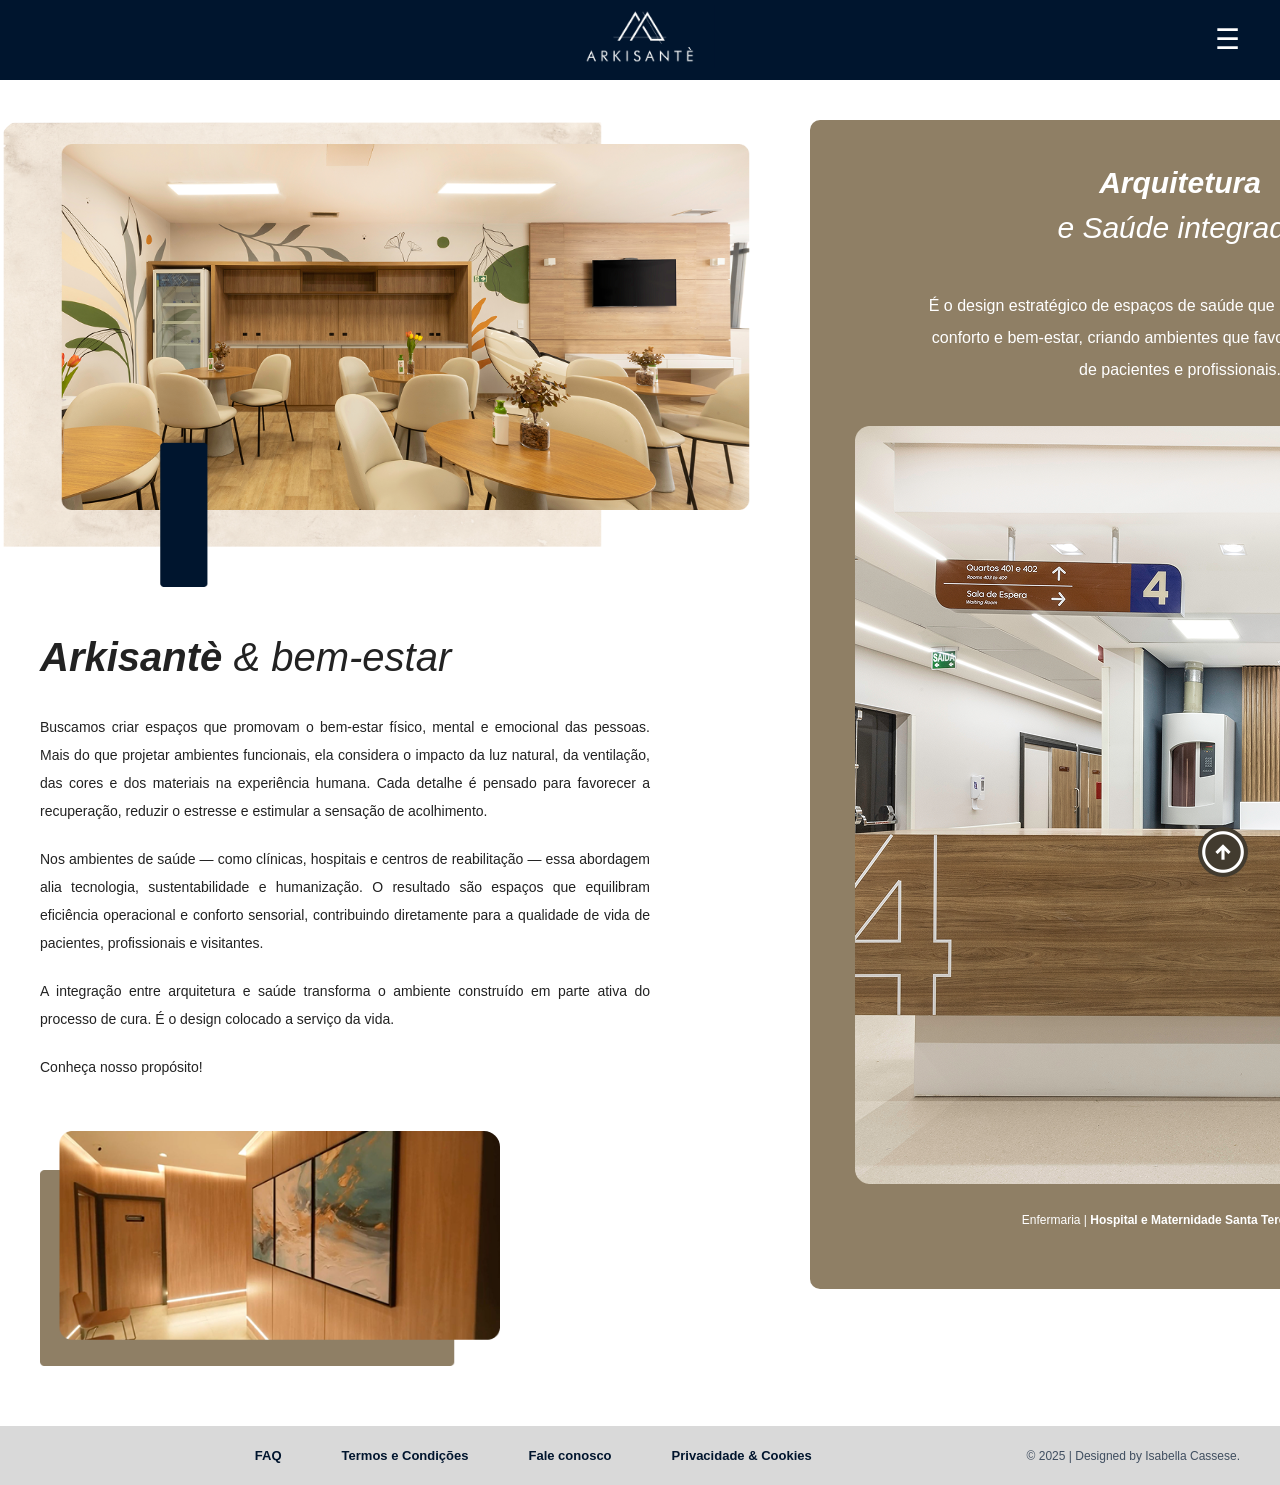
==== index.html @ 0c2ef13d "first commit" ====
<!DOCTYPE html>
<html lang="pt-BR">
    <head>
        <meta charset="UTF-8">
        <meta name="viewport" content="width=device-width, initial-scale=1.0">

        <title>Arkisanté Arquitetura | Home</title>


        <meta name="keywords" content="architecture, architecture firm, architect, interior design, decoration, construction, renovation, residential projects, commercial projects, contemporary architecture, modern architecture, design, architecture portfolio">
        <meta name="description" content="Architecture firm specialized in clinical and healthcare projects. We design functional, safe, and welcoming spaces focused on well-being, efficiency, and contemporary design.">
        
        <link rel="stylesheet" href="styles.css">

         <!-- Internal CSS example -->
        <style>
            figcaption {
                font-family: "Montserrat", sans-serif;
                color: #FFFFFF;
                font-size: 12px;
                margin-bottom: 40px;
                padding-top: 20px;
            }
        </style>

        <!-- Google Fonts & Icons -->
        <link rel="preconnect" href="https://fonts.googleapis.com">
        <link rel="preconnect" href="https://fonts.gstatic.com" crossorigin>

        <!-- Material Symbols (ícones) -->
        <link href="https://fonts.googleapis.com/css2?family=Material+Symbols+Outlined" rel="stylesheet">

        <!-- Fontes Playfair + Montserrat -->
        <link href="https://fonts.googleapis.com/css2?family=Playfair+Display:ital,wght@0,400..900;1,400..900&
        family=Montserrat:wght@100..900&display=swap" rel="stylesheet">
    </head>

    <body> 
        <div class="container">
            <!-- Header with site title and primary navigation -->
            <header>            
                <div class="header">
                    <a href="index.html">
                        <img src="./images/logo.png" alt="Arkisante logo">
                    </a>
                    <!-- checkbox to control the menu -->
                    <input type="checkbox" id="menu-toggle" class="menu-toggle">
                    <!-- Menu btn -->
                    <label for="menu-toggle" class="hamburger" aria-label="Open menu">
                        &#9776; 
                    </label>
                    <!-- Menu options -->
                    <nav class="navMenu" aria-label="Primary navigation">
                        <!-- header menu -->
                        <div class="navMenu-header">
                            <span class="navMenu-title">Menu</span>

                            <!-- btn to close menu -->
                            <label for="menu-toggle" class="closeMenu" aria-label="Fechar menu">
                                ✕
                            </label>
                        </div>
                        <ul>  
                            <li><a href="./index.html">Home</a></li>
                            <li><a href="./historia.html">Nossa história</a></li>
                            <li><a href="./direcao-criativa.html">Direção criativa</a></li>
                            <li><a href="./gestao.html">Gestão 360º</a></li>
                            <li><a href="./contatos.html">Contatos</a></li>
                        </ul>
                        <!-- Menu dropdown img -->
                        <div class="nav-image">
                            <img src="./images/menu-img.png" alt="decor Arkisante">
                        </div>
                    </nav>
                </div>
            </header>
            <main class="mainHome">
                <div class="main-content">
                    <div id="first-img">
                    <img src="./images/first-img.png" alt="living room architecture">
                    </div>
                    <div class="main-text">
                        <h1><b>Arkisantè</b> & bem-estar</h1>
                        <p>
                            Buscamos criar espaços que promovam o bem-estar físico, mental e emocional das pessoas. 
                            Mais do que projetar ambientes funcionais, ela considera o impacto da luz natural, da ventilação, das cores e dos materiais na experiência humana. 
                            Cada detalhe é pensado para favorecer a recuperação, reduzir o estresse e estimular a sensação de acolhimento.
                        </p>
                        <p>
                            Nos ambientes de saúde — como clínicas, hospitais e centros de reabilitação — essa abordagem alia tecnologia, sustentabilidade e humanização. 
                            O resultado são espaços que equilibram eficiência operacional e conforto sensorial, contribuindo diretamente para a qualidade de vida de pacientes, profissionais e visitantes.
                        </p>
                        <p>
                            A integração entre arquitetura e saúde transforma o ambiente construído em parte ativa do processo de cura. É o design colocado a serviço da vida.
                        </p>
                        <p>
                            Conheça nosso propósito!
                        </p>
                    </div>
                    <div id="second-img">
                    <img src="./images/second-img.png" alt="waiting room architecture">
                    </div>
                </div>
                <aside class="aside-content">
                    <div class="aside-title">
                        <h1><b>Arquitetura </b><br>e Saúde integrada</h1>
                    </div>
                    <div class="aside-text">
                        <p>É o design estratégico de espaços de saúde que unem funcionalidade, conforto e bem-estar, 
                            criando ambientes que favorecem a experiência de pacientes e profissionais.
                        </p>
                    </div>
                    <div class="aside-img">
                        <figure class="projeto-figure">
                            <img src="./images/aside-img.png" alt="Santa Tereza Hospital Project">

                            <figcaption>
                                <span class="tag">Enfermaria | </span>
                                <b>Hospital e Maternidade Santa Tereza</b>
                            </figcaption>
                        </figure>
                    </div>
                </aside>
                <!--Back to top button-->
                <div class="back-to-top-container">
                    <a href="#" class="back-to-top">
                        <span class="material-symbols-outlined">arrow_circle_up</span>
                    </a>
                </div>
            </main>
            <!-- Footer with secondary navigation and copyright -->
            <footer>
                <div class="footer-container">
                    <nav class="footer-nav" aria-label="Secondary navigation">
                        <ul>
                            <li><a href="#">FAQ</a></li>
                            <li><a href="#">Termos e Condições</a></li>
                            <li><a href="#">Fale conosco</a></li>
                            <li><a href="#">Privacidade & Cookies</a></li>
                        </ul>
                    </nav>

                    <p>&copy; 2025 | Designed by Isabella Cassese.</p>
                </div>
            </footer>
        </div>
    </body>
</html>
---- styles.css ----
* {
    box-sizing: border-box;
    margin: 0px;
    padding: 0px;
}

html{
    scroll-padding-top: 110px;
    scroll-behavior: smooth;
}

body{
    margin: 0;
    padding-top: 80px;
}

/* Header */

.header {
    position: fixed;
    top: 0;
    left: 50%;
    transform: translateX(-50%);
    width: 100%;
    max-width: 1920px;
    height: 80px;
    background-color: #00152E;
    z-index: 1000;

    display: flex;
    align-items: center;
    justify-content: center;
    padding: 0 40px;
    box-sizing: border-box;
}

.header img{
    width: 150px;
    height: auto;
}

.hamburger {
    position: absolute;
    right: 40px;
    top: 50%;
    transform: translateY(-50%);
    cursor: pointer;
    font-size: 28px;
    color: #ffffff;
}

.menu-toggle {
    display: none;
}

.navMenu {
    position: fixed;
    top: 0;
    right: 0;
    width: 300px;
    height: 600px;
    background-color: #00152E;
    color: #ffffff;
    padding: 32px 40px;
    box-sizing: border-box;
    border-radius: 6px;

    display: flex;
    flex-direction: column;
    gap: 24px;

    transform: translateX(100%);
    transition: transform 0.3s ease;
    z-index: 900;
}

.navMenu-header {
    display: flex;
    justify-content: space-between;
    align-items: center;
}

.navMenu-title {
    font-family: "Montserrat", sans-serif;
    font-weight: 600;
    font-size: 20px;
}

.closeMenu {
    cursor: pointer;
    font-size: 22px;
}

.navMenu ul {
    list-style: none;
    margin: 32px 0 0 0;
    padding: 0;
    display: flex;
    flex-direction: column;
    gap: 16px;
    
}

.navMenu ul li a {
    text-decoration: none;
    font-family: "Montserrat", sans-serif;
    font-size: 18px;
}

.navMenu ul li a:link,
.navMenu ul li a:visited {
    color: #ffffff;
}

.navMenu ul li a:hover {
    color: #a1772d;
}

.navMenu ul li a:active {
    opacity: 0.7;
}

/* transition navMenu to open*/
.menu-toggle:checked ~ .navMenu {
    transform: translateX(0);
} 

.nav-image img {
    width: 300px;
    height: 200px;
    display: block;
    object-fit: cover;
    border-radius: 6px
    
}

/* Footer */

footer {
    background-color: #D9D9D9;
    width: 100%;
    padding: 20px 40px;
}

.footer-container {
    display: flex;
    align-items: center;
    width: 100%;
}

.footer-nav {
    flex: 1;
}

.footer-nav ul {
    list-style: none;
    display: flex;
    justify-content: center;
    gap: 60px;
    padding: 0;
    margin: 0;
}

.footer-nav ul li a {
    text-decoration: none;
    color: #00152E;
}

.footer-nav ul li {
    font-weight: 600;
    color: #00152E;
    font-size: 13px;
}

.footer-nav ul li a:hover {
    opacity: 0.7;
}

footer p {
    color: #00152E;
    font-size: 12px;
    opacity: 0.7;
    margin: 0;
    margin-left: auto;
}

/*Back to top btn*/

.back-to-top{
    position: fixed;
    bottom: 16px;
    right: 32px;
    align-items: center;
    justify-content: center;    
    text-decoration: none; 
    z-index: 1000;
}

.back-to-top span{
    color: white;
    font-size: 50px;
    background-color: #423B2F;
    border-radius: 50px;
}

/* Home */

.container{
    font-family: 'Montserrat', Arial, Helvetica, sans-serif;
    line-height: 1.5;
}

.mainHome {
    max-width: 1920px;
    margin: 0 auto;
    padding: 40px;
    padding-right: 0;
    padding-left: 0;
    display: grid;
    grid-template-columns: 3fr 2fr;
    gap: 20px;
    box-sizing: border-box;
}

.main-content {
    display: grid;
    grid-template-rows: auto auto auto;
    grid-template-columns: auto auto;
    row-gap: 30px;
    column-gap: 40px;
}

#first-img img {
    width: 750px;
    height: auto;
    display: block;
    border-radius: 24px;
}

.main-text {
    grid-column: 1 / 2;
    font-family: "Montserrat", sans-serif;
    color: #222222;
    line-height: 2.0;
    font-size: 14px;
    padding-left: 40px;
    padding-right: 100px;
    text-align: justify;
}
.main-text p{
    margin-bottom: 20px;
}

.main-text h1 {
    font-size: 40px;
    font-style: italic;
    margin-bottom: 16px;
    font-weight: normal;
}

#second-img{
    width: 500px;
    grid-row: 3 / 3;
    grid-column: 1 / 2;
}

#second-img img {
    width: 500px;
    height: auto;
    display: block;
    border-radius: 16px;
    padding-left: 40px;
}

aside{
    grid-column: 2 / 2;
    background-color: #8F7F65;
    width: 700px;
    height: fit-content;
    border-radius: 10px;
}
.aside-content{
    display: flex;
    flex-direction: column;
    align-items: center;
    text-align: center;
    padding: 20px;
}

.aside-title h1{
    font-family: "Montserrat", sans-serif;
    color: #FFFFFF;
    font-size: 30px;
    padding-left: 40px;
    padding-top: 20px;
    font-weight: normal;
    font-style: italic;
   
}
.aside-content p{
    font-family: "Montserrat", sans-serif;
    color: #FFFFFF;
    font-size: 16px;
    padding-left: 40px;
    padding-top: 40px;
    margin-bottom: 40px;
    width: 550px;
    line-height: 2.0;

}

aside img{
    padding-left: 40px;
}

/* Our History */


.history-container{
    display: flex;
    flex-direction: row;
    height: fit-content;
    width: 100%;
}

.history-content{
    display: grid;
    grid-template-rows: 0.5fr 1fr;
    margin-top: 100px;
    width: 800px;
    height: auto;
    background-color: #8F7F65;
    border-top-right-radius: 10px;
}

.history-content h1{
    grid-row: 1 / 2;
    margin-top: 80px;
    padding-left: 40px;
    font-size: 40px;
    font-style: italic;
    margin-bottom: 16px;
    font-weight: normal;
    color: #FFFFFF;
}

.history-text{
    grid-row: 2 / 3;
    margin-top: 20px;
    margin-right: 40px;
}
.history-text p{
    font-family: "Montserrat", sans-serif;
    line-height: 2.0;
    font-size: 14px;
    padding-left: 40px;
    padding-right: 100px;
    text-align: justify;
    color: #FFFFFF;
}

.history-img{
    flex-grow: 1;
    width: 100%;
    margin: 0;
    padding: 0;
}

#history-img img{
    width: 100%;
    height: 100%;
    object-fit: cover;
    display: block;  
}

.line-1,
.line-2 {
    display: block;
}

/* Creative Team */

.creativeTeam {
    max-width: 1920px;
    margin: 0 auto;
    padding: 40px 0 0;
    box-sizing: border-box;
    font-family: "Montserrat", Arial, sans-serif;
    line-height: 1.6;
    color: #222;
    margin-top: 20px;
}
.mainContentTeam {
    width: 100%;
    max-width: 1920px;
    background-color: #8F7F65;
    display: flex;
    padding: 30px 60px;
    box-sizing: border-box;
}


.mainContentTeam > img {
    display: block;
    border-radius: 8px;
}

#teamImg{
    float: left;
    width: 400px;
    height: 400px;
    object-fit: cover;
    margin-right: 40px;
}

#layoutImg {
    float: right;
    width: 300px;
    height: 400px;
    object-fit: cover;
    margin-left: 40px;
}

.textContentTeam {
     overflow: hidden;
     color: #FFFFFF;
}

.textContentTeam h1 {
    font-family: "Montserrat", sans-serif;
    font-size: 40px;
    font-style: italic;
    margin-bottom: 16px;
    font-weight: normal;
    margin-bottom: 24px;
    text-align: center;
}

.textContentTeam p {
    font-size: 14px;
    margin-bottom: 16px;
    text-align: justify;
}

.mainContentMarcelo {
    padding: 30px 60px;
    margin-top: 80px;
    margin-bottom: 60px;
    overflow: hidden;
    box-sizing: border-box;
    display: block;
    background: linear-gradient(to right, #333333, #b8b7b7 );
 
}


.mainContentMarcelo > img {
    float: left;
    width: 300px;
    height: 440px;
    object-fit: cover;
    border-radius: 8px;
    display: block;
    margin-right: 40px;
}

.marceloContent h2 {
    font-family: "Montserrat", sans-serif;
    color: #FFFFFF;
    font-size: 30px;
    padding-left: 400px;
    padding-top: 0;
    font-weight: normal;
    font-style: italic;
}

.marceloContent > p {
    font-size: 14px;
    margin-bottom: 10px;
    margin-right: 30%;
    text-align: justify;
    color: #FFFFFF;
    margin-top: 20px;
}

.highlightsMarcelo{
    background-color: #787878;
    width: 360px;
    float: right;
    height: 400px;
    padding: 20px;
    margin-top: 20px;
    border-radius: 10px;
}

.highlightsMarcelo li{
    color: #FFFFFF;
    text-align: center;
    list-style-type: none;
    padding-left: 0;
    padding-top: 10px;
    font-size: small;
}

.highlightsMarcelo h3{
    color: #FFFFFF;
    text-align: center;
    padding-top: 10px;
    font-weight: 700;
    font-size: 20px;
    font-style: italic;
    margin-bottom: 20px;
}

.mainContentDiego {
    background: linear-gradient(to left,#00152E, #3c4e65 );
    padding: 30px 60px;
    margin-top: 80px;
    margin-bottom: 60px;
    overflow: hidden;
    box-sizing: border-box;
    display: block;
 
}

.mainContentDiego > img {
    float: right;
    width: 300px;
    height: 250px;
    object-fit: cover;
    border-radius: 8px;
    display: block;
    margin-right: 10px;
}

.diegoContent h2 {
    font-family: "Montserrat", sans-serif;
    color: #FFFFFF;
    font-size: 30px;
    padding-left: 400px;
    padding-top: 0;
    font-weight: normal;
    font-style: italic;

}

.diegoContent > p {
   font-size: 14px;
    margin-bottom: 10px;
    margin-right: 30%;
    text-align: justify;
    color: #FFFFFF;
    margin-top: 20px;
}

.highlightsDiego{
    background-color: #00152E;
    width: 300px;
    float: left;
    height: 250px;
    padding: 20px;
    margin-top: 20px;
    border-radius: 10px;
    margin-right: 40px;
}

.highlightsDiego li{
    color: #FFFFFF;
    text-align: center;
    list-style-type: none;
    padding-left: 0;
    padding-top: 10px;
    font-size: small;
}

.highlightsDiego h3{
    color: #FFFFFF;
    text-align: center;
    padding-top: 10px;
    font-weight: 700;
    font-size: 20px;
    font-style: italic;
    margin-bottom: 20px;
}


/* Contact page */

.backgroundForms2{
    display: grid;
    place-items: center;
    min-height: 100vh;
    background-color: #8F7F65;
}

.contentForms2{
    display: grid;
    width: 960px;
    height: 540px;
    background-color: #ffffff;
    border-radius: 30px;
    grid-template-rows: auto;
    grid-template-columns: 1fr 1fr 1fr;
    column-gap: 50px;
    padding: 40px;
}

.imageForms2{
    grid-row: 1/3;
    grid-column: 1/2;
    width: 275px;
    height: 420px;
    border-top-right-radius: 50px;
    border-bottom-left-radius: 50px;
    overflow: hidden;  
    margin-left: 40px;
    margin-top: 15px;
    padding-right: 10px;
}

.imageForms2 img {
    width: 100%;
    height: 100%;
    object-fit: cover;
    display: block;
}

.mainContentForms2{
    grid-row: 1/3;
    grid-column: 2/3;
    display: grid;
}

.mainTitle2{
    grid-row: 1/2;
    grid-column: 1/3;
    margin-top: 20px;
    margin-left: 10px;
    height: fit-content;

}


.content2{
    display: grid;
    width: 456px;
    height: 267px;
    grid-template-rows: repeat(4, 1fr); 
    grid-template-columns: 1.5fr 1fr;
    column-gap: 100px;
       
}
.name2 input{
    grid-row: 1/2;
    grid-column: 1/2;
    height: fit-content;
    padding-bottom: 15px;
    font-size: 16px;
    font-family: "Montserrat", sans-serif;
    font-weight: 400;
    outline: none; 
    color: #00024B;
    opacity: 50%;
    border: none;
    border-bottom: solid 2px #00024B;
    background: transparent;
    margin-left: 10px;
}
.email2 input{
    grid-row: 2/3;
    grid-column: 1/2;
    height: fit-content;
    font-size: 16px;
    font-family: "Montserrat", sans-serif;
    font-weight: 400;
    outline: none; 
    color: #00024B;
    opacity: 50%;
    border: none;
    border-bottom: solid 2px #00024B;
    background: transparent;
    margin-top: 52px;
    margin-left: 10px;
    padding-bottom: 15px;


}
.message2 input{
    grid-row: 3/4;
    grid-column: 1/3;
    height: fit-content;
    font-size: 16px;
    font-family: "Montserrat", sans-serif;
    font-weight: 400;
    outline: none; 
    color: #00024B;
    opacity: 50%;
    border: none;
    border-bottom: solid 2px #00024B;
    background: transparent;
    margin-top: 20px;
    margin-left: 10px;
    padding-bottom: 15px;


}
.submit2{
    grid-row: 4/5;
    grid-column: 1/2;
    height: fit-content;
}

#submitButton2{
    background-color: #00054B;
    color: #FFFFFF;
    width: 200px;
    height: 38px;
    border-radius: 24px;
    cursor: pointer;
    font-weight: 400;
    margin-left: 10px;
    border: none;
    margin-top: 30px;
    font-family: "Montserrat", sans-serif;
}

.contact2{
    grid-row: 1/2;
    grid-column: 2/2;
    height: fit-content;
}

#contactTitle2{
    font-family: "Montserrat", sans-serif;
    font-weight: 700;
    font-size: 16px;
    color: #00024B;
}

#contactInfo2{
    font-family: "Montserrat", sans-serif;
    font-weight: 400;
    font-size: 16px;
    color: #00024B;
    text-decoration: none;
}

#contactContent2{
    font-family: "Montserrat", sans-serif;
    font-weight: 400;
    font-size: 16px;
    color: #00024B;
}

.adress2{
    grid-row: 2/3;
    grid-column: 2/2;
    height: fit-content;
    margin-top: 52px;

}
.socials2{
    grid-row: 4/5;
    grid-column: 2/2;
    margin-top: 40px;

}
.socials2 img{
    display: inline-block;
    height: 23px;
    width: 23px;
    margin: 0 6px;
}

/* Management */

.mainManagement {
    max-width: 1920px;
    margin: 0 auto;
    padding: 20px 0 20px;
    box-sizing: border-box;
    font-family: "Montserrat", Arial, sans-serif;
    line-height: 1.6;
    color: #222;
}
.mainContentManagement {
    display: flex;
    flex-wrap: wrap;
    box-sizing: border-box;
}

.mainContentManagement > img:first-of-type {
    order: 1;
    flex: 0 0 33%;
    height: 360px;
    object-fit: cover;
    display: block;
}

.contentStrengths {
    order: 2;
    flex: 0 0 67%;
    background-color: #e1deda;
    padding: 80px 40px;
    box-sizing: border-box;
    position: relative;
    display: flex;
    align-items: flex-start;
    height: 360px;
}

.contentStrengths h2 {
    font-family: "Montserrat", sans-serif;
    font-weight: 800;
    font-size: 30px;
    font-style: italic;
    margin: 0;
    flex: 0 0 35%;
    padding-left: 80px;
}

.contentStrengths h2 .line-1,
.contentStrengths h2 .line-2 {
    display: block;
}

/* vertical line */
.divider {
    position: absolute;
    top: 50%;
    left: 38%;
    transform: translateY(-50%);
    border: none;
    border-left: 2px solid #3A2E23;
    height: 260px;
    margin: 0;
}

.strengths-items {
    margin-left: 70px;
    display: flex;
    flex-direction: column;
    gap: 10px;
}

.item p {
    margin: 0;
    font-size: 13px;
}

.textContentManagement {
    order: 3;
    flex: 0 0 33%;
    background-color: #8F7F65;
    color: #ffffff;
    padding: 40px 48px;
    box-sizing: border-box;
    display: flex;
    flex-direction: column;
    justify-content: center;
    gap: 16px;
    height: 280px;
}

.textContentManagement h1 {
    font-family: "Montserrat", sans-serif;
    font-weight: 600;
    font-size: 30px;
    margin: 0;
    font-style: italic;
}


.textContentManagement p {
    font-size: 14px;
    margin: 0;
}

#secondImgManagement{
    order: 4;
    flex: 0 0 67%;
    height: 280px;
    object-fit: cover;
    display: block;
}

.quote-section {
    margin-top: -190px;
    margin-bottom: 60px;
    display: flex;
    justify-content: center;
    pointer-events: none;
    height: fit-content;
}

.quote-section blockquote {
    pointer-events: auto;
    max-width: 420px;
    background-color: #B5946E;
    color: #ffffff;
    padding: 10px 12px;
    border-radius: 16px;
    text-align: center;
    font-size: 16px;
    line-height: 1.2;
    position: relative;
    box-sizing: border-box;
}

.quote-section .quote-mark {
    display: block;
    font-size: 50px;
    line-height: 1;
}

.quote-section cite {
    display: block;
    margin-top: 10px;
    font-size: 14px;
    font-style: normal;
    opacity: 0.9;
}
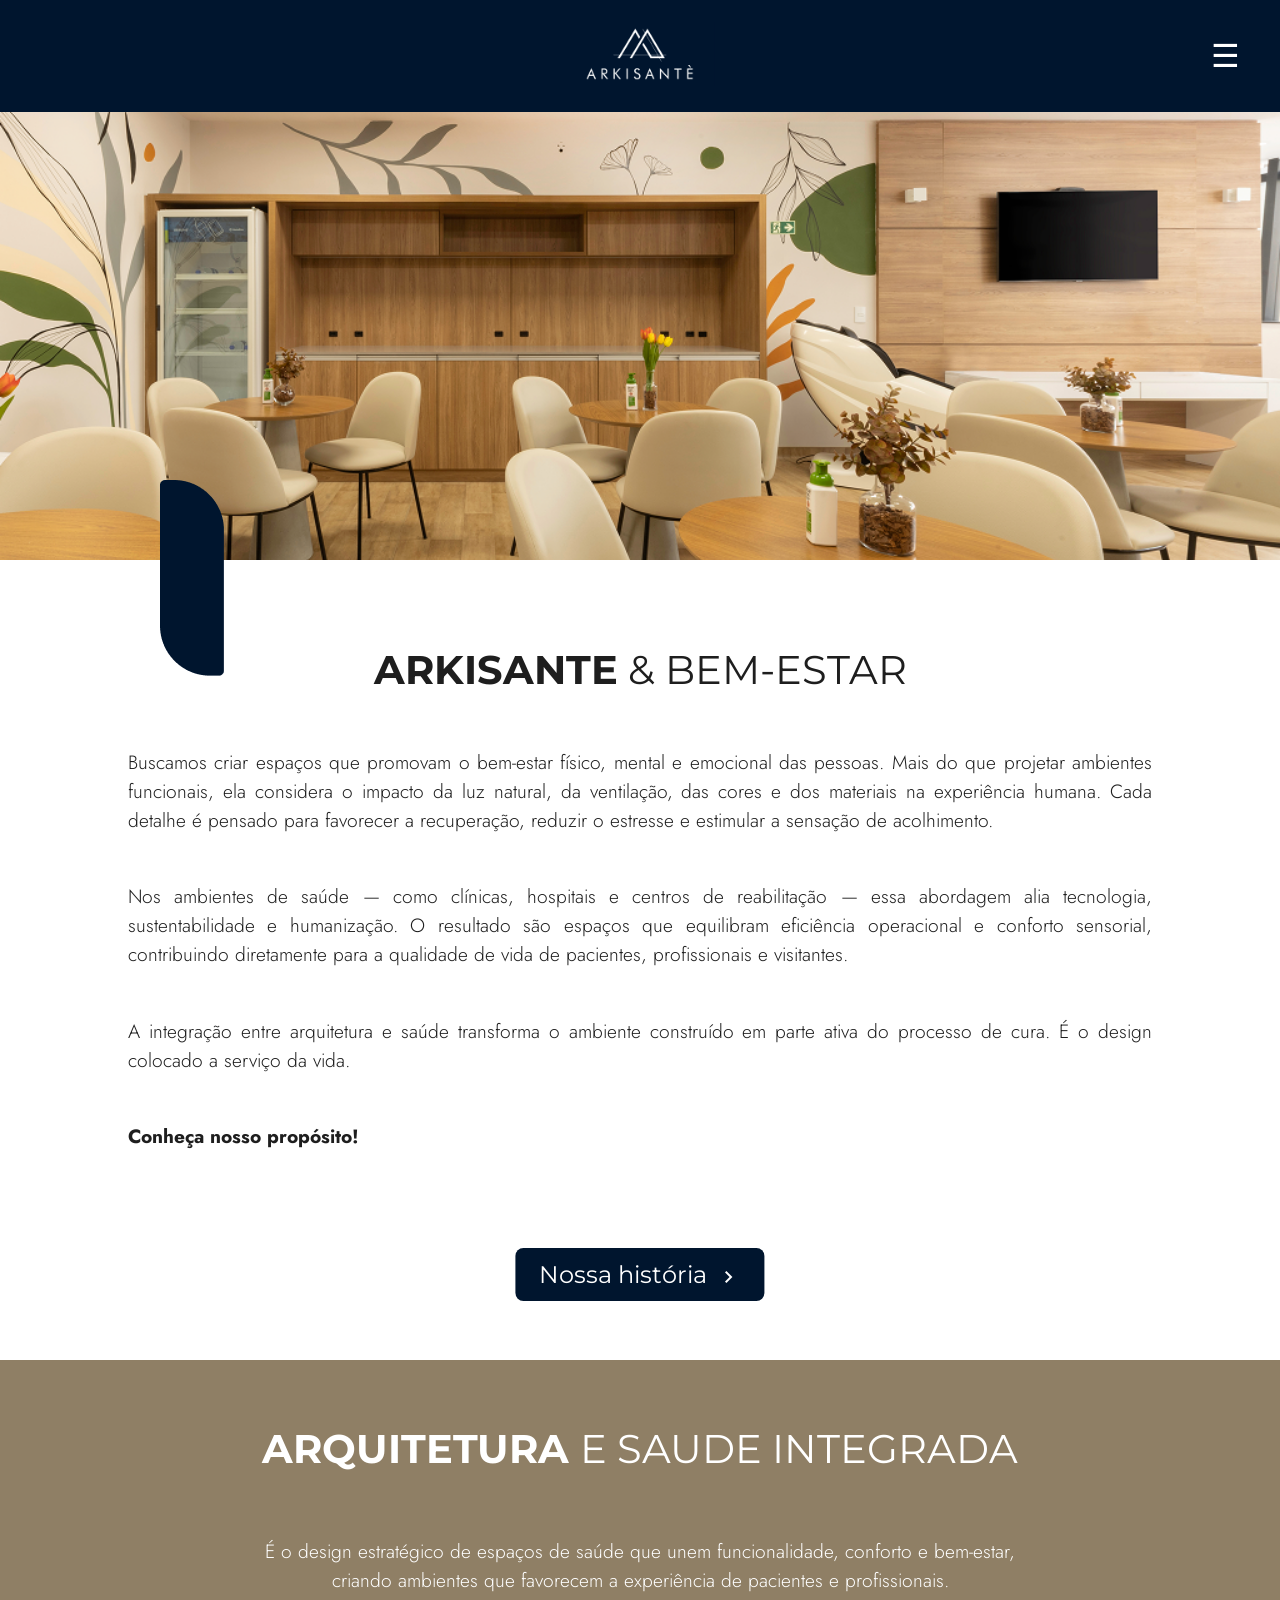
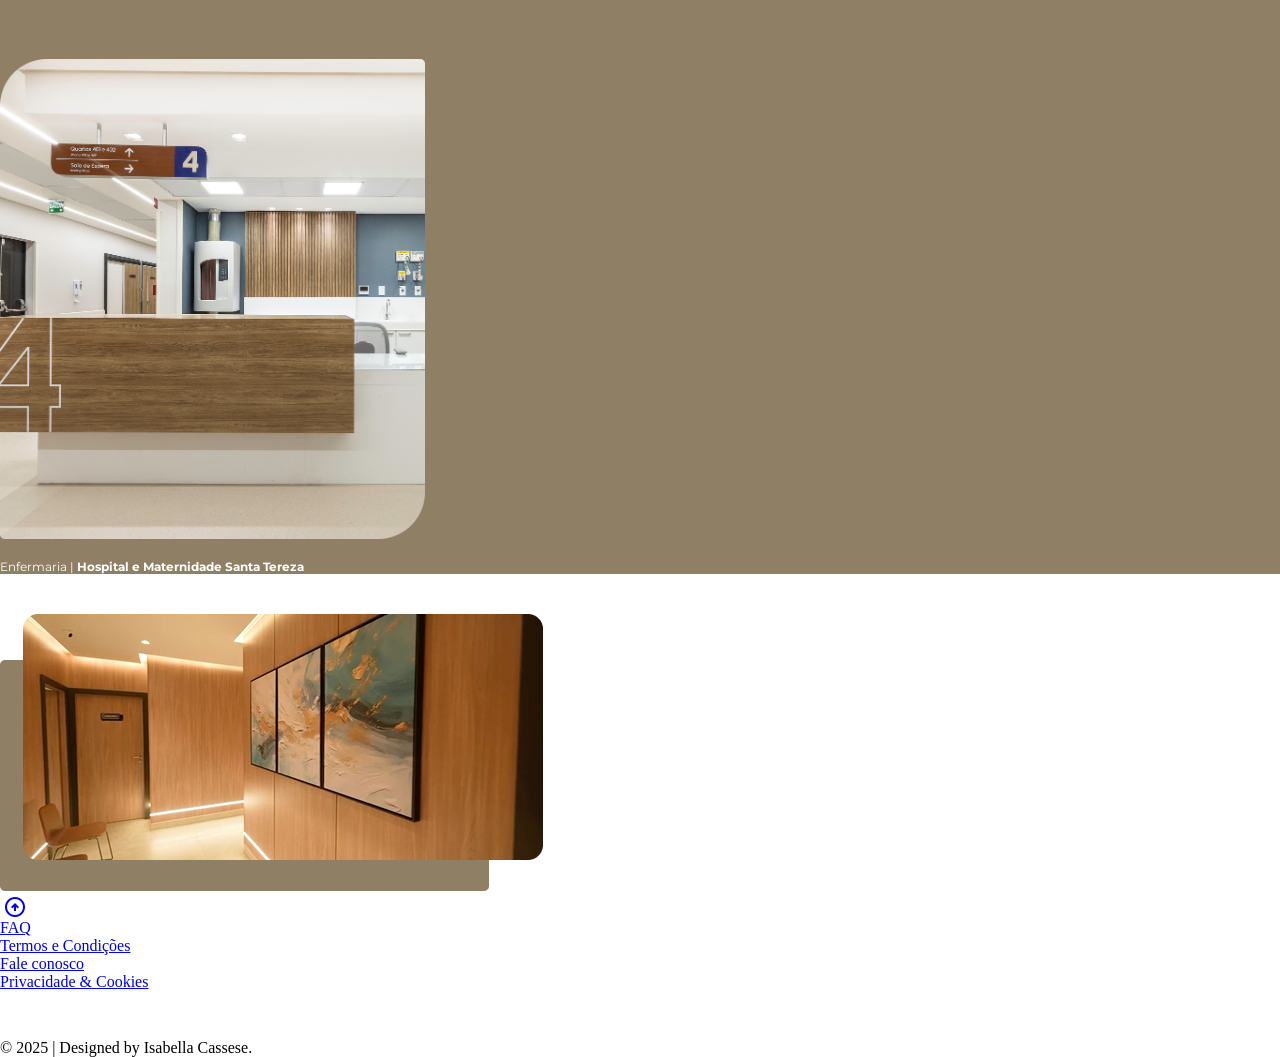
==== commit be0d68de: "header & home page" ====
--- a/index.html
+++ b/index.html
@@ -24,8 +24,12 @@
         </style>
 
         <!-- Google Fonts & Icons -->
-        <link rel="preconnect" href="https://fonts.googleapis.com">
+       <link rel="preconnect" href="https://fonts.googleapis.com">
         <link rel="preconnect" href="https://fonts.gstatic.com" crossorigin>
+        <link href="https://fonts.googleapis.com/css2?family=Material+Symbols+Outlined" rel="stylesheet">
+
+
+        <link href="https://fonts.googleapis.com/css2?family=Montserrat:ital,wght@0,100..900;1,100..900&family=Jost:ital,wght@0,100..900;1,100..900&display=swap" rel="stylesheet">
 
         <!-- Material Symbols (ícones) -->
         <link href="https://fonts.googleapis.com/css2?family=Material+Symbols+Outlined" rel="stylesheet">
@@ -65,6 +69,7 @@
                             <li><a href="./historia.html">Nossa história</a></li>
                             <li><a href="./direcao-criativa.html">Direção criativa</a></li>
                             <li><a href="./gestao.html">Gestão 360º</a></li>
+                            <li><a href="./galeria.html">Galeria</a></li>
                             <li><a href="./contatos.html">Contatos</a></li>
                         </ul>
                         <!-- Menu dropdown img -->
@@ -79,8 +84,11 @@
                     <div id="first-img">
                     <img src="./images/first-img.png" alt="living room architecture">
                     </div>
+                    <div id="element-img">
+                    <img src="./images/element.png" alt="decorative element">
+                    </div>
                     <div class="main-text">
-                        <h1><b>Arkisantè</b> & bem-estar</h1>
+                        <h1><b>ARKISANTE</b> & BEM-ESTAR</h1>
                         <p>
                             Buscamos criar espaços que promovam o bem-estar físico, mental e emocional das pessoas. 
                             Mais do que projetar ambientes funcionais, ela considera o impacto da luz natural, da ventilação, das cores e dos materiais na experiência humana. 
@@ -94,16 +102,21 @@
                             A integração entre arquitetura e saúde transforma o ambiente construído em parte ativa do processo de cura. É o design colocado a serviço da vida.
                         </p>
                         <p>
-                            Conheça nosso propósito!
+                           <b>Conheça nosso propósito!</b>
                         </p>
                     </div>
-                    <div id="second-img">
-                    <img src="./images/second-img.png" alt="waiting room architecture">
+                    <div class="history-btn">
+                        <a href="./historia.html" class="btn-learn-more">Nossa história
+                            <span class="material-symbols-outlined">
+                            navigate_next
+                            </span>
+                        </a>
                     </div>
                 </div>
+
                 <aside class="aside-content">
                     <div class="aside-title">
-                        <h1><b>Arquitetura </b><br>e Saúde integrada</h1>
+                        <h1><b>ARQUITETURA </b>E SAUDE INTEGRADA</h1>
                     </div>
                     <div class="aside-text">
                         <p>É o design estratégico de espaços de saúde que unem funcionalidade, conforto e bem-estar, 
@@ -121,6 +134,11 @@
                         </figure>
                     </div>
                 </aside>
+
+                <div id="second-img">
+                    <img src="./images/second-img.png" alt="waiting room architecture">
+                </div>
+                
                 <!--Back to top button-->
                 <div class="back-to-top-container">
                     <a href="#" class="back-to-top">
--- a/styles.css
+++ b/styles.css
@@ -4,17 +4,36 @@
     padding: 0px;
 }
 
+:root{
+    --textColorDark:#1E1E1E; 
+    --textColorClear:#FFFFFF;
+    --titleSize: 2.5rem;
+    --textSize: 1.2rem;
+    --titleWeight: 400;
+    --textWeight: 300;
+    --btnFontSize: 1.5rem;
+    --figcaptionSize: 1rem;
+    --fiigCaptionWeight: 500;
+    --titleFamily: 'Montserrat', sans-serif;
+    --textFamily: 'Jost', sans-serif;
+    
+    
+}
+
 html{
     scroll-padding-top: 110px;
     scroll-behavior: smooth;
+    overflow-x: hidden;
+    max-width: 100vw;
 }
 
 body{
     margin: 0;
     padding-top: 80px;
-}
-
-/* Header */
+    overflow-x: hidden;
+    max-width: 100vw;
+    position: relative;
+}
 
 .header {
     position: fixed;
@@ -23,7 +42,7 @@
     transform: translateX(-50%);
     width: 100%;
     max-width: 1920px;
-    height: 80px;
+    height: 7rem;
     background-color: #00152E;
     z-index: 1000;
 
@@ -33,6 +52,7 @@
     padding: 0 40px;
     box-sizing: border-box;
 }
+
 
 .header img{
     width: 150px;
@@ -45,7 +65,7 @@
     top: 50%;
     transform: translateY(-50%);
     cursor: pointer;
-    font-size: 28px;
+    font-size: 2rem;
     color: #ffffff;
 }
 
@@ -56,22 +76,22 @@
 .navMenu {
     position: fixed;
     top: 0;
-    right: 0;
-    width: 300px;
-    height: 600px;
+    right: -100%;
+    width: 320px;
+    max-width: 85vw;
+    height: 45rem;
     background-color: #00152E;
     color: #ffffff;
-    padding: 32px 40px;
+    padding: 32px 40px 32px 40px;
     box-sizing: border-box;
-    border-radius: 6px;
+    border-radius: 0 0 0 15px;
 
     display: flex;
     flex-direction: column;
-    gap: 24px;
-
-    transform: translateX(100%);
-    transition: transform 0.3s ease;
+
+    transition: right 0.5s ease;
     z-index: 900;
+    overflow-x: hidden;
 }
 
 .navMenu-header {
@@ -88,7 +108,16 @@
 
 .closeMenu {
     cursor: pointer;
-    font-size: 22px;
+    font-size: 1.5rem;
+    padding-top: 0.7rem;
+    padding-left: 0.3rem;
+}
+.closeMenu:hover {
+    color: #a1772d;
+}
+
+.closeMenu:active {
+    opacity: 0.7;
 }
 
 .navMenu ul {
@@ -97,7 +126,7 @@
     padding: 0;
     display: flex;
     flex-direction: column;
-    gap: 16px;
+    gap: 1.5rem;
     
 }
 
@@ -122,801 +151,227 @@
 
 /* transition navMenu to open*/
 .menu-toggle:checked ~ .navMenu {
-    transform: translateX(0);
+    right: 0;
 } 
 
+.nav-image {
+    position: relative;
+    width: calc(100% + 40px);
+    margin-right: -40px;
+    overflow: hidden;
+    padding-top: 3rem;
+}
+
 .nav-image img {
-    width: 300px;
-    height: 200px;
+    width: 18rem;
+    height: auto;
     display: block;
     object-fit: cover;
-    border-radius: 6px
+    border-radius: 15px 0 0 15px;
+    margin-left: auto;
+}
+
+.main-content {
+    background-image: url("../final-project-responsive-static-website/images/bg-img.png");
+    background-size: cover;
+    background-position: center;
+    background-repeat: no-repeat;
+    width: 100%;
+    height: 80rem;
+}
+.main-text h1{
+    font-family: var(--titleFamily);
+    font-size: var(--titleSize);
+    color: var(--textColorDark);
+    font-weight: var(--titleWeight);
+    margin: 1.5rem 0 3rem 0;
+    text-align: center;
+}
+
+.main-text{
+    font-family: var(--textFamily);
+    color: var(--textColorDark);
+    font-size: var(--textSize);
+    font-weight: var(--textWeight);
+    text-align: justify;
+    margin: 5rem 10% 4rem 10%;
+    line-height: 1.5;
+}
+
+p {
+  margin-top: 3rem;
+}
+
+
+#first-img img{
+    width: 100%;
+    max-width: 100%;
+    height: 30rem;
+    display: block;
+    object-fit: cover;
+
+}
+
+
+
+.history-btn{
+
+    position:absolute;
+    top: 75rem;
+    left: 50%;
+    transform: translateX(-50%);
+
+    padding: 12px 24px;
+    font-size: var(--btnFontSize);
+    font-family: var(--titleFamily);
+    color: var(--textColorClear);
+    background-color: #00152E;
+    border: none;
+    border-radius: 8px;
+    cursor: pointer;
+    text-decoration: none;
+
+    margin-top: 3rem;
+    width: fit-content;
+
+}
+
+.material-symbols-outlined{
+  vertical-align: middle;
+  margin-left: 0.2rem;
+  font-size: var(--btnFontSize); 
+}
+
+.history-btn a:link,
+.history-btn a:visited {
+    color: var(--textColorClear);
+    text-decoration: none;
+}
+
+.history-btn:hover {
+    background-color: #a1772d;
+}   
+.history-btn:active {
+    opacity: 0.7;
+} 
+.history-btn a{
+    text-decoration: none;  
+}
+
+#element-img{
+    position: absolute;
+    top: 30rem;
+    left: 10rem;
+    width: 150px;
+    height: auto;
+    z-index: 1;
+}
+
+.aside-content{
+    background-color: #8F7F65;
+    background-size: cover;
+    background-position: center;
+    width: 100%;
+    /* height: 80rem; */
+}
+
+.aside-title h1{
+    font-family: var(--titleFamily);
+    font-size: var(--titleSize);
+    color: var(--textColorClear);
+    font-weight: var(--titleWeight);
+    text-align: center;
+    padding: 4rem 2rem 1rem 2rem;
+}
+
+.aside-text{
+    font-family: var(--textFamily);
+    color: var(--textColorClear);
+    font-size: var(--textSize);
+    font-weight: var(--textWeight);
+    text-align: center;
+    margin: 0 20% 4rem 20%;
+    line-height: 1.5;
+}
+
+.aside-img img{
+    width: auto;
+    height: 30rem;
+    display: block;
+    object-fit: cover;
+    /* position: absolute;
+    align-items: center; */
+
+}
+
+
+/* Tablet (max-width: 1024px) */
+@media (max-width: 1024px) {
+
+    .hamburger {
+        right: 30px;
+        font-size: 1.8rem;
+    }
+
+    .navMenu {
+        width: 280px;
+        height: auto;
+        max-height: 90vh;
+        padding: 28px 30px;
+        overflow-y: auto;
+    }
+
+    .navMenu-title {
+        font-size: 18px;
+    }
+
+    .closeMenu {
+        font-size: 1.3rem;
+    }
+
+    .navMenu ul {
+        margin: 24px 0 0 0;
+        gap: 1.2rem;
+    }
+
+    .navMenu ul li a {
+        font-size: 16px;
+    }
+
+    .nav-image {
+        width: calc(100% + 30px);
+        margin-right: -30px;
+        padding-top: 2rem;
+    }
+
+    .nav-image img {
+        width: 15rem;
+    }
+
+    .main-text h1{
+        font-size: 2rem;
+        margin: 5rem 0 3rem 0;
+    }
+
+    #element-img{
+        left: 5rem;
+        top: 25rem;
+    }
+
+    #first-img img{
+    height: 25rem;
+    display: block;
+    object-fit: cover;
+
+}
+
+
+}
+/* Mobile (max-width: 768px) */
+@media (max-width: 768px) {
     
-}
-
-/* Footer */
-
-footer {
-    background-color: #D9D9D9;
-    width: 100%;
-    padding: 20px 40px;
-}
-
-.footer-container {
-    display: flex;
-    align-items: center;
-    width: 100%;
-}
-
-.footer-nav {
-    flex: 1;
-}
-
-.footer-nav ul {
-    list-style: none;
-    display: flex;
-    justify-content: center;
-    gap: 60px;
-    padding: 0;
-    margin: 0;
-}
-
-.footer-nav ul li a {
-    text-decoration: none;
-    color: #00152E;
-}
-
-.footer-nav ul li {
-    font-weight: 600;
-    color: #00152E;
-    font-size: 13px;
-}
-
-.footer-nav ul li a:hover {
-    opacity: 0.7;
-}
-
-footer p {
-    color: #00152E;
-    font-size: 12px;
-    opacity: 0.7;
-    margin: 0;
-    margin-left: auto;
-}
-
-/*Back to top btn*/
-
-.back-to-top{
-    position: fixed;
-    bottom: 16px;
-    right: 32px;
-    align-items: center;
-    justify-content: center;    
-    text-decoration: none; 
-    z-index: 1000;
-}
-
-.back-to-top span{
-    color: white;
-    font-size: 50px;
-    background-color: #423B2F;
-    border-radius: 50px;
-}
-
-/* Home */
-
-.container{
-    font-family: 'Montserrat', Arial, Helvetica, sans-serif;
-    line-height: 1.5;
-}
-
-.mainHome {
-    max-width: 1920px;
-    margin: 0 auto;
-    padding: 40px;
-    padding-right: 0;
-    padding-left: 0;
-    display: grid;
-    grid-template-columns: 3fr 2fr;
-    gap: 20px;
-    box-sizing: border-box;
-}
-
-.main-content {
-    display: grid;
-    grid-template-rows: auto auto auto;
-    grid-template-columns: auto auto;
-    row-gap: 30px;
-    column-gap: 40px;
-}
-
-#first-img img {
-    width: 750px;
-    height: auto;
-    display: block;
-    border-radius: 24px;
-}
-
-.main-text {
-    grid-column: 1 / 2;
-    font-family: "Montserrat", sans-serif;
-    color: #222222;
-    line-height: 2.0;
-    font-size: 14px;
-    padding-left: 40px;
-    padding-right: 100px;
-    text-align: justify;
-}
-.main-text p{
-    margin-bottom: 20px;
-}
-
-.main-text h1 {
-    font-size: 40px;
-    font-style: italic;
-    margin-bottom: 16px;
-    font-weight: normal;
-}
-
-#second-img{
-    width: 500px;
-    grid-row: 3 / 3;
-    grid-column: 1 / 2;
-}
-
-#second-img img {
-    width: 500px;
-    height: auto;
-    display: block;
-    border-radius: 16px;
-    padding-left: 40px;
-}
-
-aside{
-    grid-column: 2 / 2;
-    background-color: #8F7F65;
-    width: 700px;
-    height: fit-content;
-    border-radius: 10px;
-}
-.aside-content{
-    display: flex;
-    flex-direction: column;
-    align-items: center;
-    text-align: center;
-    padding: 20px;
-}
-
-.aside-title h1{
-    font-family: "Montserrat", sans-serif;
-    color: #FFFFFF;
-    font-size: 30px;
-    padding-left: 40px;
-    padding-top: 20px;
-    font-weight: normal;
-    font-style: italic;
-   
-}
-.aside-content p{
-    font-family: "Montserrat", sans-serif;
-    color: #FFFFFF;
-    font-size: 16px;
-    padding-left: 40px;
-    padding-top: 40px;
-    margin-bottom: 40px;
-    width: 550px;
-    line-height: 2.0;
-
-}
-
-aside img{
-    padding-left: 40px;
-}
-
-/* Our History */
-
-
-.history-container{
-    display: flex;
-    flex-direction: row;
-    height: fit-content;
-    width: 100%;
-}
-
-.history-content{
-    display: grid;
-    grid-template-rows: 0.5fr 1fr;
-    margin-top: 100px;
-    width: 800px;
-    height: auto;
-    background-color: #8F7F65;
-    border-top-right-radius: 10px;
-}
-
-.history-content h1{
-    grid-row: 1 / 2;
-    margin-top: 80px;
-    padding-left: 40px;
-    font-size: 40px;
-    font-style: italic;
-    margin-bottom: 16px;
-    font-weight: normal;
-    color: #FFFFFF;
-}
-
-.history-text{
-    grid-row: 2 / 3;
-    margin-top: 20px;
-    margin-right: 40px;
-}
-.history-text p{
-    font-family: "Montserrat", sans-serif;
-    line-height: 2.0;
-    font-size: 14px;
-    padding-left: 40px;
-    padding-right: 100px;
-    text-align: justify;
-    color: #FFFFFF;
-}
-
-.history-img{
-    flex-grow: 1;
-    width: 100%;
-    margin: 0;
-    padding: 0;
-}
-
-#history-img img{
-    width: 100%;
-    height: 100%;
-    object-fit: cover;
-    display: block;  
-}
-
-.line-1,
-.line-2 {
-    display: block;
-}
-
-/* Creative Team */
-
-.creativeTeam {
-    max-width: 1920px;
-    margin: 0 auto;
-    padding: 40px 0 0;
-    box-sizing: border-box;
-    font-family: "Montserrat", Arial, sans-serif;
-    line-height: 1.6;
-    color: #222;
-    margin-top: 20px;
-}
-.mainContentTeam {
-    width: 100%;
-    max-width: 1920px;
-    background-color: #8F7F65;
-    display: flex;
-    padding: 30px 60px;
-    box-sizing: border-box;
-}
-
-
-.mainContentTeam > img {
-    display: block;
-    border-radius: 8px;
-}
-
-#teamImg{
-    float: left;
-    width: 400px;
-    height: 400px;
-    object-fit: cover;
-    margin-right: 40px;
-}
-
-#layoutImg {
-    float: right;
-    width: 300px;
-    height: 400px;
-    object-fit: cover;
-    margin-left: 40px;
-}
-
-.textContentTeam {
-     overflow: hidden;
-     color: #FFFFFF;
-}
-
-.textContentTeam h1 {
-    font-family: "Montserrat", sans-serif;
-    font-size: 40px;
-    font-style: italic;
-    margin-bottom: 16px;
-    font-weight: normal;
-    margin-bottom: 24px;
-    text-align: center;
-}
-
-.textContentTeam p {
-    font-size: 14px;
-    margin-bottom: 16px;
-    text-align: justify;
-}
-
-.mainContentMarcelo {
-    padding: 30px 60px;
-    margin-top: 80px;
-    margin-bottom: 60px;
-    overflow: hidden;
-    box-sizing: border-box;
-    display: block;
-    background: linear-gradient(to right, #333333, #b8b7b7 );
- 
-}
-
-
-.mainContentMarcelo > img {
-    float: left;
-    width: 300px;
-    height: 440px;
-    object-fit: cover;
-    border-radius: 8px;
-    display: block;
-    margin-right: 40px;
-}
-
-.marceloContent h2 {
-    font-family: "Montserrat", sans-serif;
-    color: #FFFFFF;
-    font-size: 30px;
-    padding-left: 400px;
-    padding-top: 0;
-    font-weight: normal;
-    font-style: italic;
-}
-
-.marceloContent > p {
-    font-size: 14px;
-    margin-bottom: 10px;
-    margin-right: 30%;
-    text-align: justify;
-    color: #FFFFFF;
-    margin-top: 20px;
-}
-
-.highlightsMarcelo{
-    background-color: #787878;
-    width: 360px;
-    float: right;
-    height: 400px;
-    padding: 20px;
-    margin-top: 20px;
-    border-radius: 10px;
-}
-
-.highlightsMarcelo li{
-    color: #FFFFFF;
-    text-align: center;
-    list-style-type: none;
-    padding-left: 0;
-    padding-top: 10px;
-    font-size: small;
-}
-
-.highlightsMarcelo h3{
-    color: #FFFFFF;
-    text-align: center;
-    padding-top: 10px;
-    font-weight: 700;
-    font-size: 20px;
-    font-style: italic;
-    margin-bottom: 20px;
-}
-
-.mainContentDiego {
-    background: linear-gradient(to left,#00152E, #3c4e65 );
-    padding: 30px 60px;
-    margin-top: 80px;
-    margin-bottom: 60px;
-    overflow: hidden;
-    box-sizing: border-box;
-    display: block;
- 
-}
-
-.mainContentDiego > img {
-    float: right;
-    width: 300px;
-    height: 250px;
-    object-fit: cover;
-    border-radius: 8px;
-    display: block;
-    margin-right: 10px;
-}
-
-.diegoContent h2 {
-    font-family: "Montserrat", sans-serif;
-    color: #FFFFFF;
-    font-size: 30px;
-    padding-left: 400px;
-    padding-top: 0;
-    font-weight: normal;
-    font-style: italic;
-
-}
-
-.diegoContent > p {
-   font-size: 14px;
-    margin-bottom: 10px;
-    margin-right: 30%;
-    text-align: justify;
-    color: #FFFFFF;
-    margin-top: 20px;
-}
-
-.highlightsDiego{
-    background-color: #00152E;
-    width: 300px;
-    float: left;
-    height: 250px;
-    padding: 20px;
-    margin-top: 20px;
-    border-radius: 10px;
-    margin-right: 40px;
-}
-
-.highlightsDiego li{
-    color: #FFFFFF;
-    text-align: center;
-    list-style-type: none;
-    padding-left: 0;
-    padding-top: 10px;
-    font-size: small;
-}
-
-.highlightsDiego h3{
-    color: #FFFFFF;
-    text-align: center;
-    padding-top: 10px;
-    font-weight: 700;
-    font-size: 20px;
-    font-style: italic;
-    margin-bottom: 20px;
-}
-
-
-/* Contact page */
-
-.backgroundForms2{
-    display: grid;
-    place-items: center;
-    min-height: 100vh;
-    background-color: #8F7F65;
-}
-
-.contentForms2{
-    display: grid;
-    width: 960px;
-    height: 540px;
-    background-color: #ffffff;
-    border-radius: 30px;
-    grid-template-rows: auto;
-    grid-template-columns: 1fr 1fr 1fr;
-    column-gap: 50px;
-    padding: 40px;
-}
-
-.imageForms2{
-    grid-row: 1/3;
-    grid-column: 1/2;
-    width: 275px;
-    height: 420px;
-    border-top-right-radius: 50px;
-    border-bottom-left-radius: 50px;
-    overflow: hidden;  
-    margin-left: 40px;
-    margin-top: 15px;
-    padding-right: 10px;
-}
-
-.imageForms2 img {
-    width: 100%;
-    height: 100%;
-    object-fit: cover;
-    display: block;
-}
-
-.mainContentForms2{
-    grid-row: 1/3;
-    grid-column: 2/3;
-    display: grid;
-}
-
-.mainTitle2{
-    grid-row: 1/2;
-    grid-column: 1/3;
-    margin-top: 20px;
-    margin-left: 10px;
-    height: fit-content;
-
-}
-
-
-.content2{
-    display: grid;
-    width: 456px;
-    height: 267px;
-    grid-template-rows: repeat(4, 1fr); 
-    grid-template-columns: 1.5fr 1fr;
-    column-gap: 100px;
-       
-}
-.name2 input{
-    grid-row: 1/2;
-    grid-column: 1/2;
-    height: fit-content;
-    padding-bottom: 15px;
-    font-size: 16px;
-    font-family: "Montserrat", sans-serif;
-    font-weight: 400;
-    outline: none; 
-    color: #00024B;
-    opacity: 50%;
-    border: none;
-    border-bottom: solid 2px #00024B;
-    background: transparent;
-    margin-left: 10px;
-}
-.email2 input{
-    grid-row: 2/3;
-    grid-column: 1/2;
-    height: fit-content;
-    font-size: 16px;
-    font-family: "Montserrat", sans-serif;
-    font-weight: 400;
-    outline: none; 
-    color: #00024B;
-    opacity: 50%;
-    border: none;
-    border-bottom: solid 2px #00024B;
-    background: transparent;
-    margin-top: 52px;
-    margin-left: 10px;
-    padding-bottom: 15px;
-
-
-}
-.message2 input{
-    grid-row: 3/4;
-    grid-column: 1/3;
-    height: fit-content;
-    font-size: 16px;
-    font-family: "Montserrat", sans-serif;
-    font-weight: 400;
-    outline: none; 
-    color: #00024B;
-    opacity: 50%;
-    border: none;
-    border-bottom: solid 2px #00024B;
-    background: transparent;
-    margin-top: 20px;
-    margin-left: 10px;
-    padding-bottom: 15px;
-
-
-}
-.submit2{
-    grid-row: 4/5;
-    grid-column: 1/2;
-    height: fit-content;
-}
-
-#submitButton2{
-    background-color: #00054B;
-    color: #FFFFFF;
-    width: 200px;
-    height: 38px;
-    border-radius: 24px;
-    cursor: pointer;
-    font-weight: 400;
-    margin-left: 10px;
-    border: none;
-    margin-top: 30px;
-    font-family: "Montserrat", sans-serif;
-}
-
-.contact2{
-    grid-row: 1/2;
-    grid-column: 2/2;
-    height: fit-content;
-}
-
-#contactTitle2{
-    font-family: "Montserrat", sans-serif;
-    font-weight: 700;
-    font-size: 16px;
-    color: #00024B;
-}
-
-#contactInfo2{
-    font-family: "Montserrat", sans-serif;
-    font-weight: 400;
-    font-size: 16px;
-    color: #00024B;
-    text-decoration: none;
-}
-
-#contactContent2{
-    font-family: "Montserrat", sans-serif;
-    font-weight: 400;
-    font-size: 16px;
-    color: #00024B;
-}
-
-.adress2{
-    grid-row: 2/3;
-    grid-column: 2/2;
-    height: fit-content;
-    margin-top: 52px;
-
-}
-.socials2{
-    grid-row: 4/5;
-    grid-column: 2/2;
-    margin-top: 40px;
-
-}
-.socials2 img{
-    display: inline-block;
-    height: 23px;
-    width: 23px;
-    margin: 0 6px;
-}
-
-/* Management */
-
-.mainManagement {
-    max-width: 1920px;
-    margin: 0 auto;
-    padding: 20px 0 20px;
-    box-sizing: border-box;
-    font-family: "Montserrat", Arial, sans-serif;
-    line-height: 1.6;
-    color: #222;
-}
-.mainContentManagement {
-    display: flex;
-    flex-wrap: wrap;
-    box-sizing: border-box;
-}
-
-.mainContentManagement > img:first-of-type {
-    order: 1;
-    flex: 0 0 33%;
-    height: 360px;
-    object-fit: cover;
-    display: block;
-}
-
-.contentStrengths {
-    order: 2;
-    flex: 0 0 67%;
-    background-color: #e1deda;
-    padding: 80px 40px;
-    box-sizing: border-box;
-    position: relative;
-    display: flex;
-    align-items: flex-start;
-    height: 360px;
-}
-
-.contentStrengths h2 {
-    font-family: "Montserrat", sans-serif;
-    font-weight: 800;
-    font-size: 30px;
-    font-style: italic;
-    margin: 0;
-    flex: 0 0 35%;
-    padding-left: 80px;
-}
-
-.contentStrengths h2 .line-1,
-.contentStrengths h2 .line-2 {
-    display: block;
-}
-
-/* vertical line */
-.divider {
-    position: absolute;
-    top: 50%;
-    left: 38%;
-    transform: translateY(-50%);
-    border: none;
-    border-left: 2px solid #3A2E23;
-    height: 260px;
-    margin: 0;
-}
-
-.strengths-items {
-    margin-left: 70px;
-    display: flex;
-    flex-direction: column;
-    gap: 10px;
-}
-
-.item p {
-    margin: 0;
-    font-size: 13px;
-}
-
-.textContentManagement {
-    order: 3;
-    flex: 0 0 33%;
-    background-color: #8F7F65;
-    color: #ffffff;
-    padding: 40px 48px;
-    box-sizing: border-box;
-    display: flex;
-    flex-direction: column;
-    justify-content: center;
-    gap: 16px;
-    height: 280px;
-}
-
-.textContentManagement h1 {
-    font-family: "Montserrat", sans-serif;
-    font-weight: 600;
-    font-size: 30px;
-    margin: 0;
-    font-style: italic;
-}
-
-
-.textContentManagement p {
-    font-size: 14px;
-    margin: 0;
-}
-
-#secondImgManagement{
-    order: 4;
-    flex: 0 0 67%;
-    height: 280px;
-    object-fit: cover;
-    display: block;
-}
-
-.quote-section {
-    margin-top: -190px;
-    margin-bottom: 60px;
-    display: flex;
-    justify-content: center;
-    pointer-events: none;
-    height: fit-content;
-}
-
-.quote-section blockquote {
-    pointer-events: auto;
-    max-width: 420px;
-    background-color: #B5946E;
-    color: #ffffff;
-    padding: 10px 12px;
-    border-radius: 16px;
-    text-align: center;
-    font-size: 16px;
-    line-height: 1.2;
-    position: relative;
-    box-sizing: border-box;
-}
-
-.quote-section .quote-mark {
-    display: block;
-    font-size: 50px;
-    line-height: 1;
-}
-
-.quote-section cite {
-    display: block;
-    margin-top: 10px;
-    font-size: 14px;
-    font-style: normal;
-    opacity: 0.9;
+    #element-img{
+        display: none;
+    }
+
 }
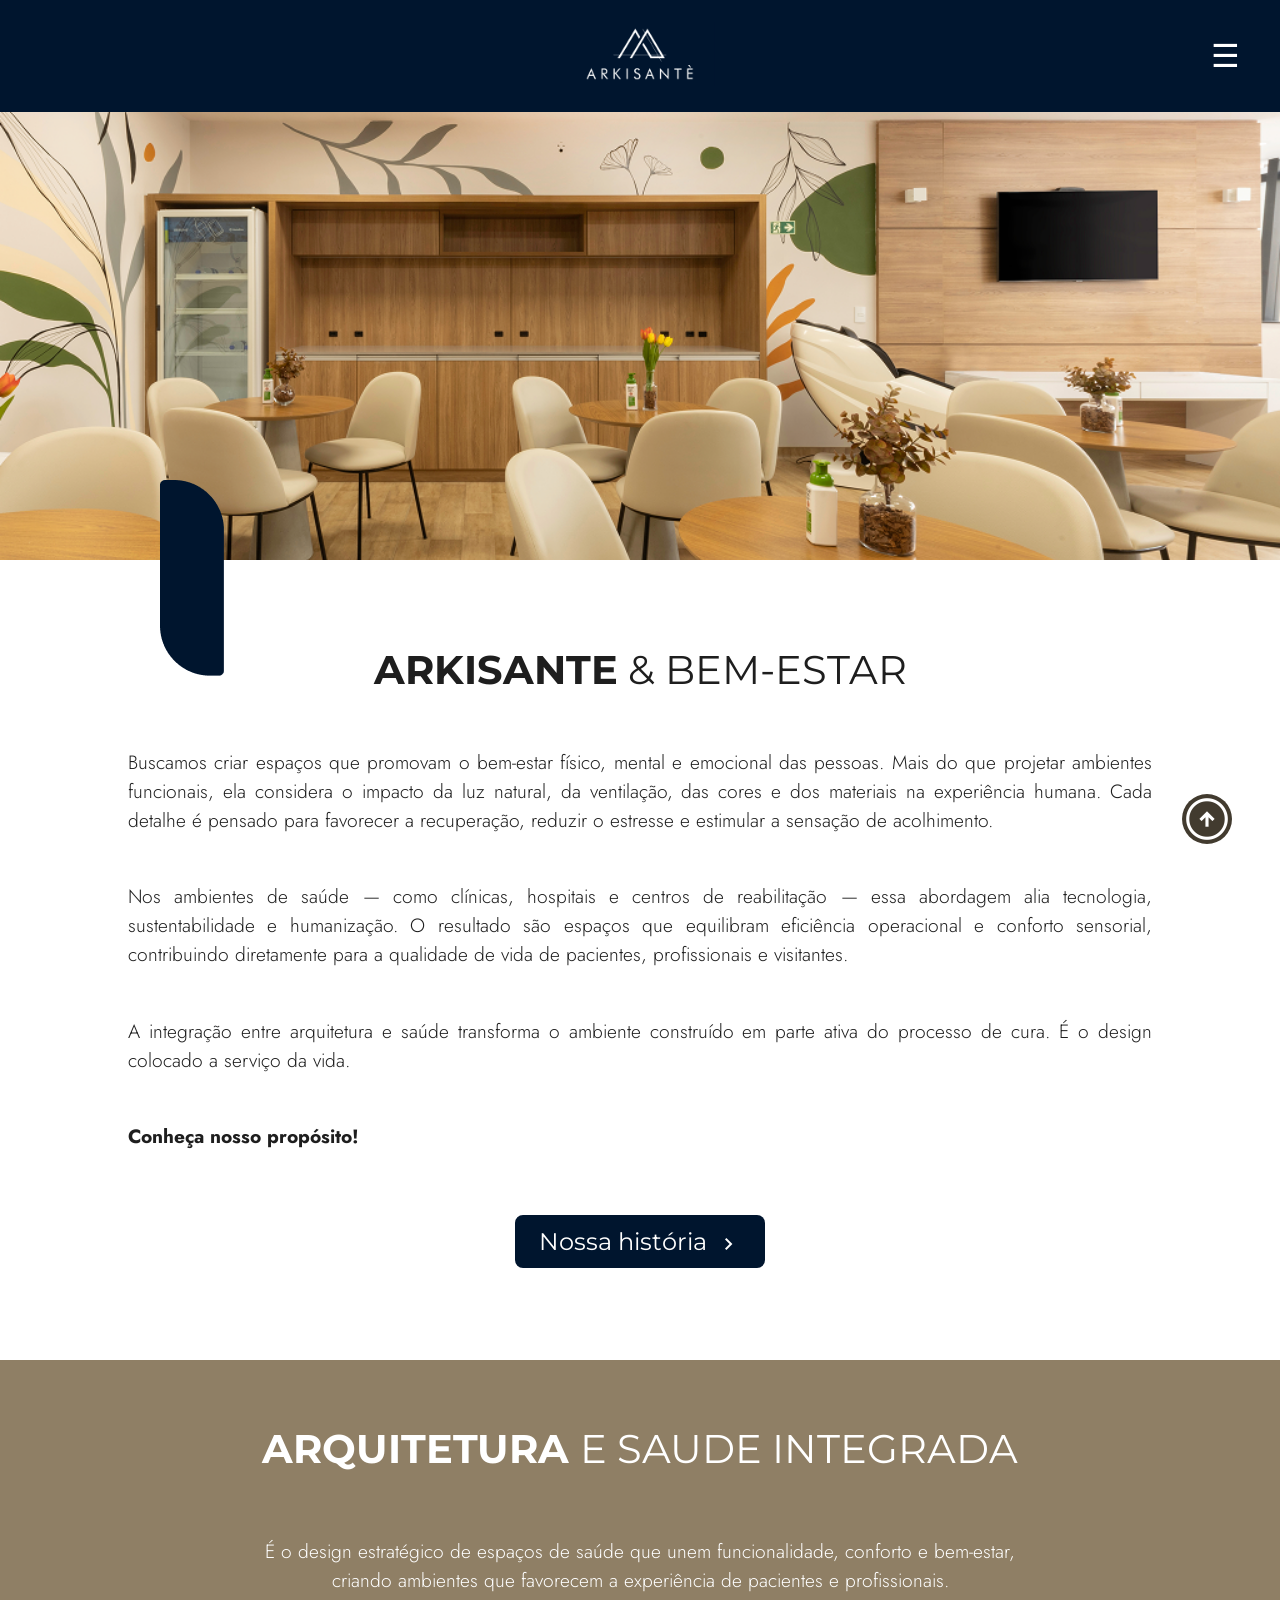
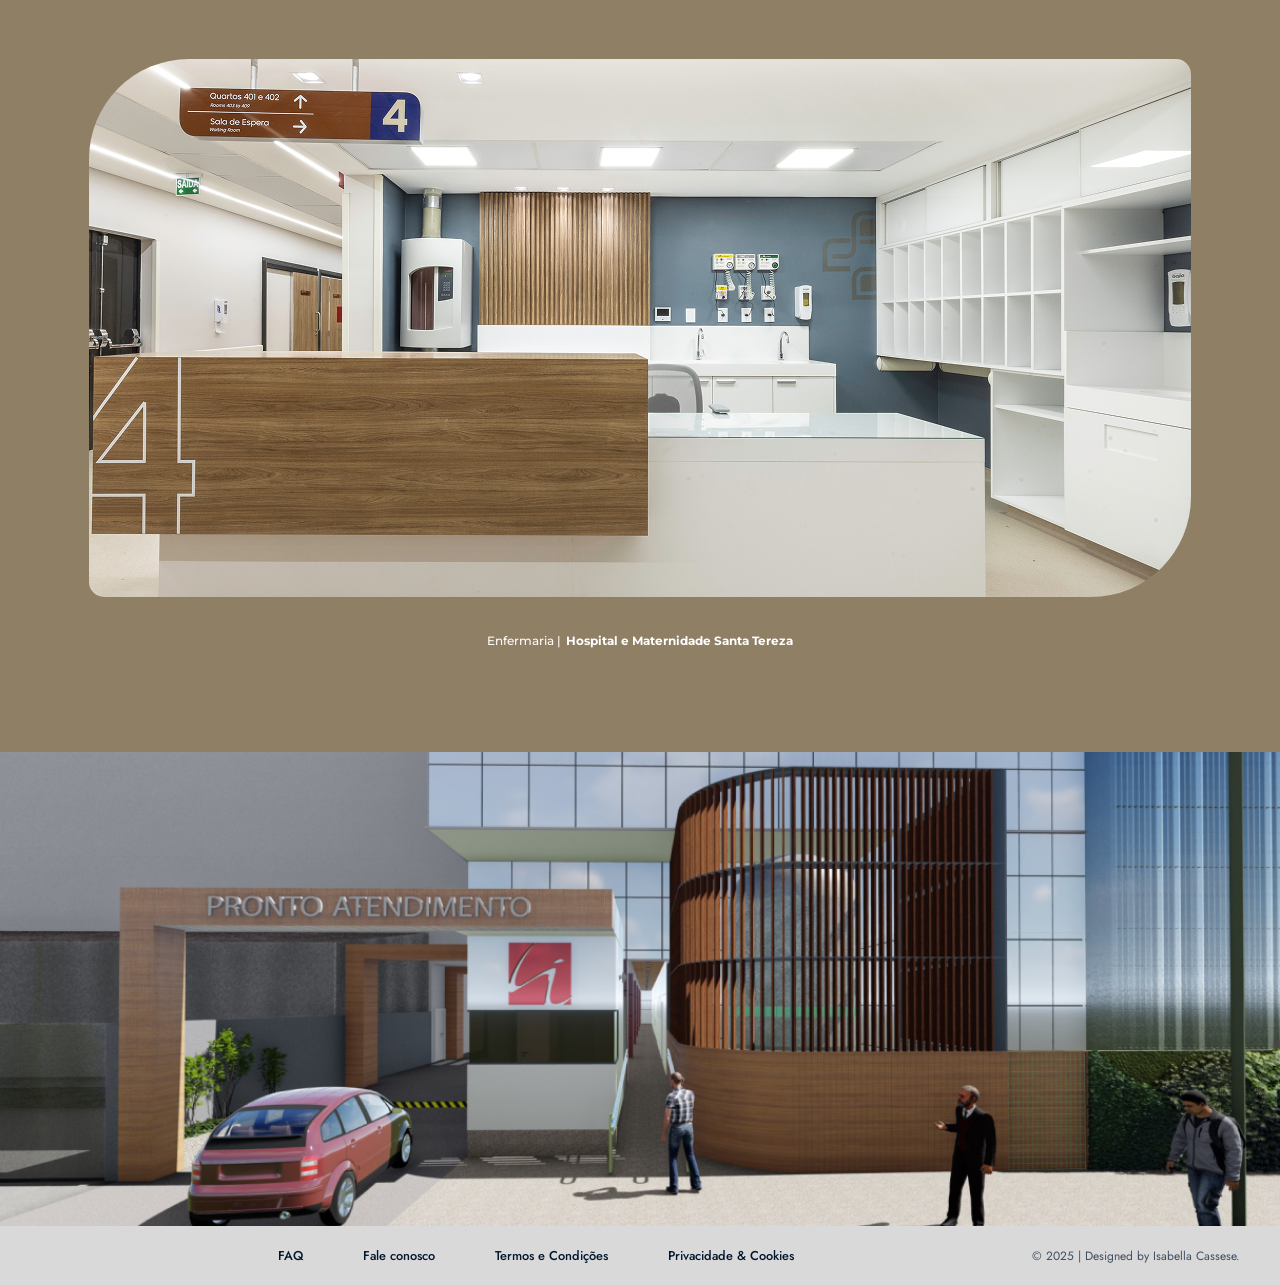
==== commit e1fb45f0: "home & footer" ====
--- a/index.html
+++ b/index.html
@@ -125,11 +125,12 @@
                     </div>
                     <div class="aside-img">
                         <figure class="projeto-figure">
-                            <img src="./images/aside-img.png" alt="Santa Tereza Hospital Project">
+                            <img src="./images/aside-img.png" class="aside-vertical" alt="Santa Tereza Hospital Project">
+                            <img src="./images/aside-img-hor.png" class="aside-horizontal" alt="Santa Tereza Hospital Project Horizontal">
 
                             <figcaption>
                                 <span class="tag">Enfermaria | </span>
-                                <b>Hospital e Maternidade Santa Tereza</b>
+                                <b> Hospital e Maternidade Santa Tereza</b>
                             </figcaption>
                         </figure>
                     </div>
@@ -141,7 +142,7 @@
                 
                 <!--Back to top button-->
                 <div class="back-to-top-container">
-                    <a href="#" class="back-to-top">
+                    <a href="#top" class="back-to-top">
                         <span class="material-symbols-outlined">arrow_circle_up</span>
                     </a>
                 </div>
@@ -152,8 +153,8 @@
                     <nav class="footer-nav" aria-label="Secondary navigation">
                         <ul>
                             <li><a href="#">FAQ</a></li>
+                            <li><a href="#">Fale conosco</a></li>
                             <li><a href="#">Termos e Condições</a></li>
-                            <li><a href="#">Fale conosco</a></li>
                             <li><a href="#">Privacidade & Cookies</a></li>
                         </ul>
                     </nav>
--- a/styles.css
+++ b/styles.css
@@ -9,6 +9,7 @@
     --textColorClear:#FFFFFF;
     --titleSize: 2.5rem;
     --textSize: 1.2rem;
+    --textFooterSize: 0.8rem;
     --titleWeight: 400;
     --textWeight: 300;
     --btnFontSize: 1.5rem;
@@ -213,14 +214,12 @@
 }
 
 
-
 .history-btn{
 
-    position:absolute;
-    top: 75rem;
-    left: 50%;
-    transform: translateX(-50%);
-
+    display: flex;
+    justify-content: center;
+    align-items: center;
+    margin: 3rem auto 0 auto;
     padding: 12px 24px;
     font-size: var(--btnFontSize);
     font-family: var(--titleFamily);
@@ -230,8 +229,6 @@
     border-radius: 8px;
     cursor: pointer;
     text-decoration: none;
-
-    margin-top: 3rem;
     width: fit-content;
 
 }
@@ -272,7 +269,11 @@
     background-size: cover;
     background-position: center;
     width: 100%;
-    /* height: 80rem; */
+    display: flex;
+    justify-content: center;
+    align-items: center;
+    flex-direction: column;
+    padding-bottom: 4rem;
 }
 
 .aside-title h1{
@@ -294,15 +295,107 @@
     line-height: 1.5;
 }
 
-.aside-img img{
-    width: auto;
-    height: 30rem;
+.aside-img .aside-vertical { 
+    display: none;
+}
+.aside-img .aside-horizontal { 
+    display: flex; 
+    border-radius: 100px 15px 100px 15px;
+}
+
+figcaption {
+    font-family: var(--titleFamily);
+    font-size: var(--figcaptionSize);
+    font-weight: var(--fiigCaptionWeight);
+    color: var(--textColorClear);
+    text-align: center;
+    margin-top: 1rem;
+    display: flex;
+    justify-content: center;
+}
+.tag {
+    margin-right: 0.3rem;}
+
+#second-img img{
+    width: 100%;
+    height: 100%;
     display: block;
+    padding: 0 0 0 0;
     object-fit: cover;
-    /* position: absolute;
-    align-items: center; */
-
-}
+}
+
+/* Footer */
+
+footer {
+    background-color: #D9D9D9;
+    width: 100%;
+    padding: 20px 40px;
+}
+
+.footer-container {
+    display: flex;
+    align-items: center;
+    width: 100%;
+}
+
+.footer-nav {
+    flex: 1;
+}
+
+.footer-nav ul {
+    list-style: none;
+    display: flex;
+    justify-content: center;
+    gap: 60px;
+    padding: 0;
+    margin: 0;
+}
+
+.footer-nav ul li a {
+    text-decoration: none;
+    color: #00152E;
+}
+
+.footer-nav ul li {
+    font-weight: 500;
+    color: #00152E;
+    font-size: var(--textFooterSize);
+    font-family: var(--textFamily);
+}
+
+.footer-nav ul li a:hover {
+    opacity: 0.7;
+}
+
+footer p {
+    color: #00152E;
+    font-size: 12px;
+    opacity: 0.7;
+    margin: 0;
+    margin-left: auto;
+    font-family: var(--textFamily);
+}
+
+/*Back to top btn*/
+
+.back-to-top{
+    position: fixed;
+    bottom: 3.5rem;
+    right: 3rem;
+    align-items: center;
+    justify-content: center;    
+    text-decoration: none; 
+    z-index: 9999;
+}
+
+.back-to-top span{
+    color: white;
+    font-size: 50px;
+    background-color: #423B2F;
+    border-radius: 50px;
+}
+
+
 
 
 /* Tablet (max-width: 1024px) */
@@ -359,14 +452,64 @@
     }
 
     #first-img img{
-    height: 25rem;
-    display: block;
-    object-fit: cover;
-
-}
-
-
-}
+        height: 25rem;
+        display: block;
+        object-fit: cover;
+    }
+    .aside-img .aside-horizontal { 
+        display: none; 
+    }
+    .aside-img .aside-vertical { 
+        display: flex; 
+        border-radius: 100px 15px 100px 15px;
+        max-width: 48rem; 
+    }
+
+    /* Footer */
+
+    footer{
+        padding: 3rem 0 2rem 0;
+    }
+
+  .footer-container{
+        flex-direction: column;
+        justify-content: center;
+        align-items: center;
+        gap: 3rem;
+        text-align: center;
+    }
+
+  .footer-nav{
+        flex: unset;
+    }
+
+  .footer-nav ul{
+        flex-direction: column;
+        gap: 1.5rem;
+    }
+
+    footer p{
+        margin-left: 0; 
+
+    }
+
+    .back-to-top{
+        display: none;
+    }
+
+     .history-btn{
+        font-size: 1.3rem;
+        padding: 10px 20px;
+    }
+
+    .material-symbols-outlined{
+        font-size: 1.3rem;
+    }
+ 
+
+
+}
+
 /* Mobile (max-width: 768px) */
 @media (max-width: 768px) {
     
@@ -374,4 +517,20 @@
         display: none;
     }
 
+    .aside-img .aside-vertical { 
+       padding: 0 2rem 0 2rem;
+       object-fit: cover;
+       max-width: 44rem;
+    }
+
+     .history-btn{
+        font-size: 1.1rem;
+        padding: 8px 16px;
+        margin: 2rem auto 0 auto;
+    }
+
+    .material-symbols-outlined{
+        font-size: 1.1rem;
+    }
+
 }
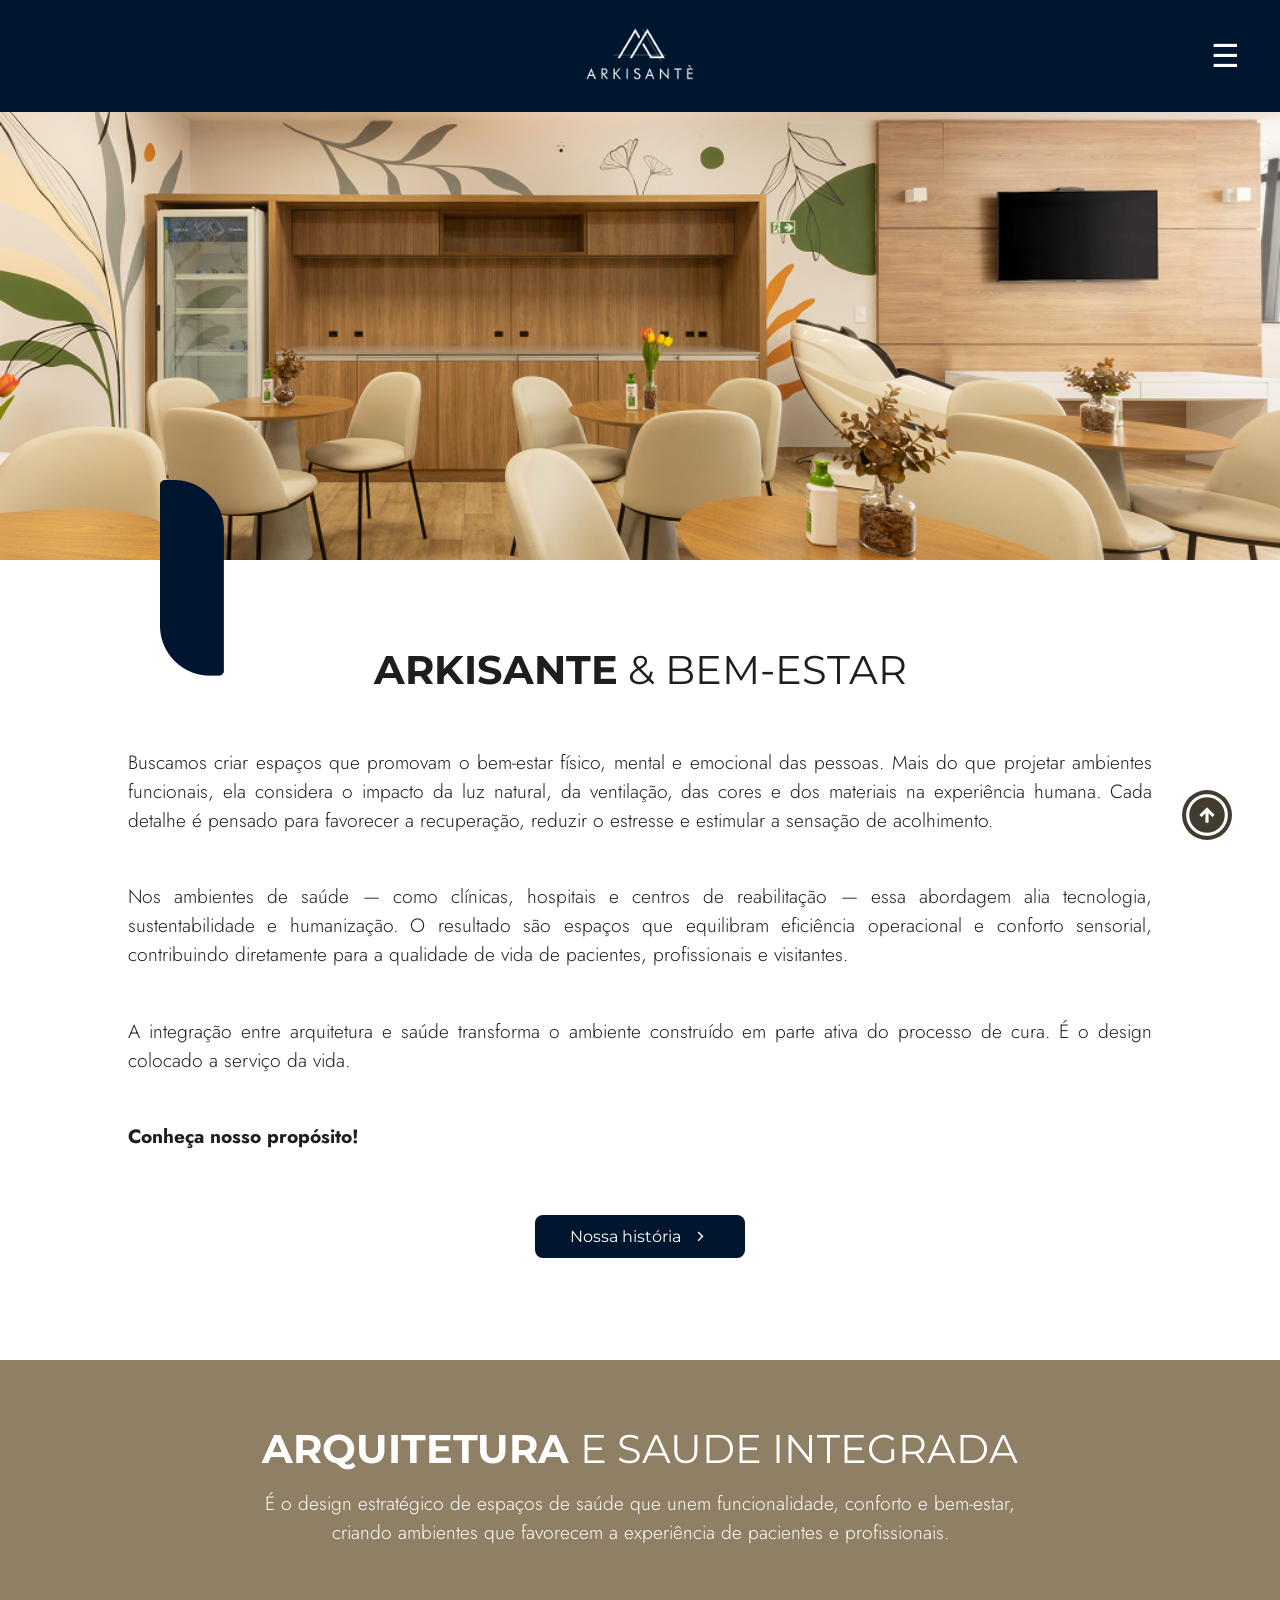
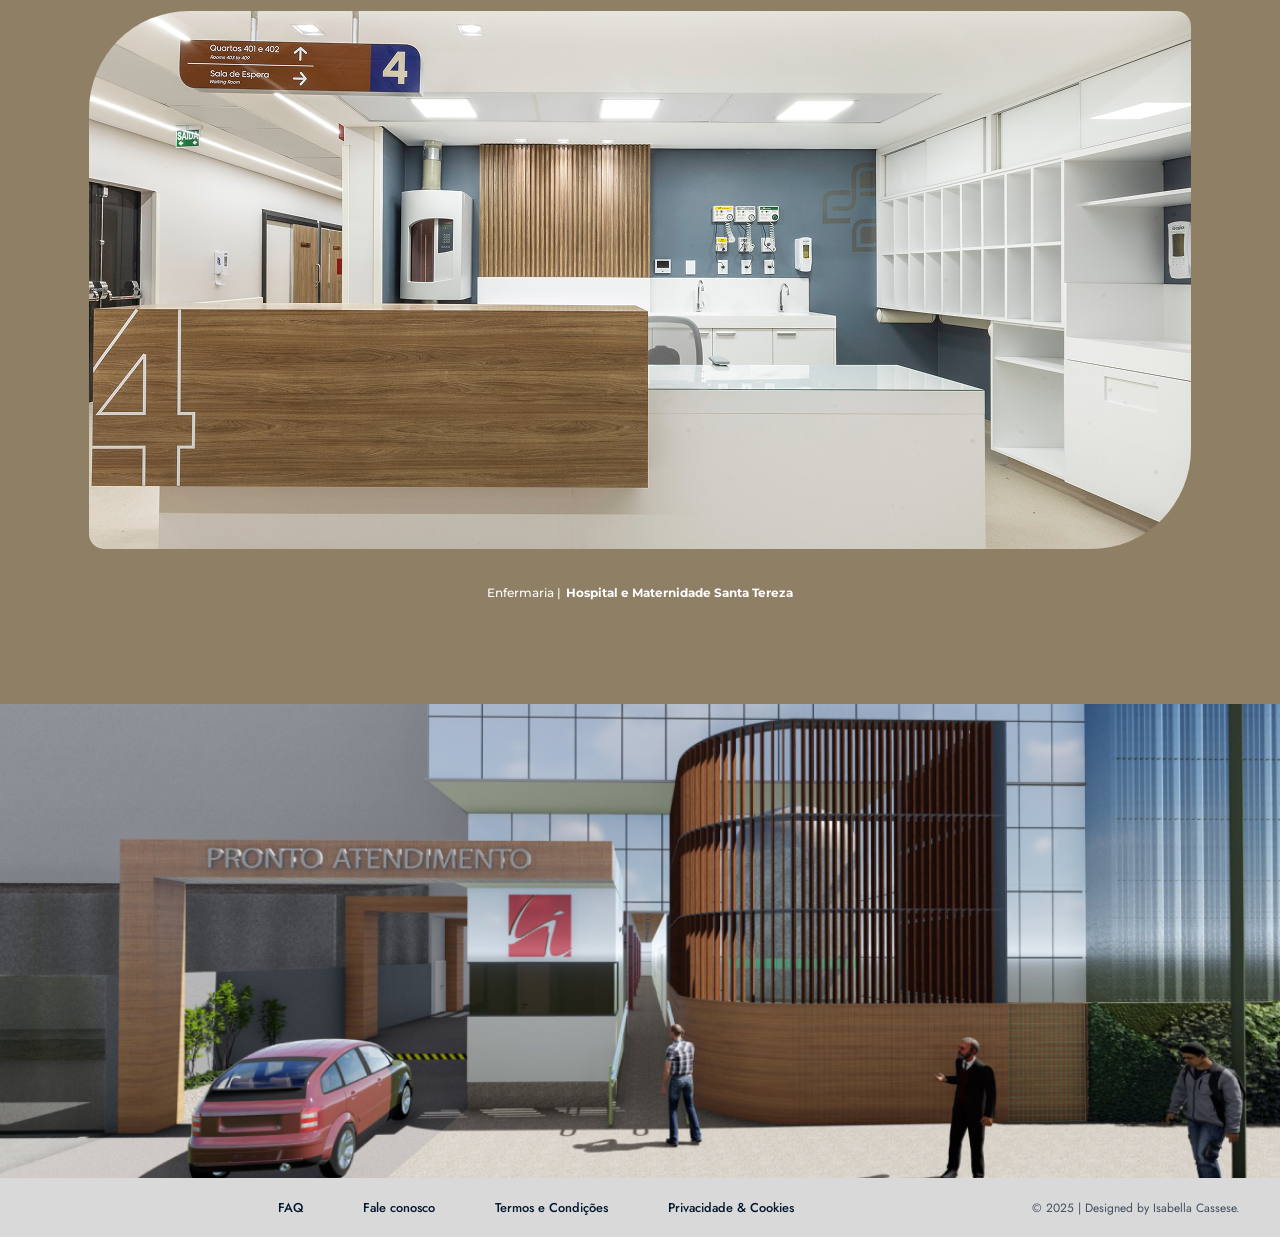
==== commit fd5466cc: "404 page added" ====
--- a/index.html
+++ b/index.html
@@ -24,7 +24,7 @@
         </style>
 
         <!-- Google Fonts & Icons -->
-       <link rel="preconnect" href="https://fonts.googleapis.com">
+        <link rel="preconnect" href="https://fonts.googleapis.com">
         <link rel="preconnect" href="https://fonts.gstatic.com" crossorigin>
         <link href="https://fonts.googleapis.com/css2?family=Material+Symbols+Outlined" rel="stylesheet">
 
@@ -82,10 +82,10 @@
             <main class="mainHome">
                 <div class="main-content">
                     <div id="first-img">
-                    <img src="./images/first-img.png" alt="living room architecture">
+                    <img src="./images/first-img.webp" alt="living room architecture">
                     </div>
                     <div id="element-img">
-                    <img src="./images/element.png" alt="decorative element">
+                    <img src="./images/element.webp" alt="decorative element">
                     </div>
                     <div class="main-text">
                         <h1><b>ARKISANTE</b> & BEM-ESTAR</h1>
@@ -125,8 +125,8 @@
                     </div>
                     <div class="aside-img">
                         <figure class="projeto-figure">
-                            <img src="./images/aside-img.png" class="aside-vertical" alt="Santa Tereza Hospital Project">
-                            <img src="./images/aside-img-hor.png" class="aside-horizontal" alt="Santa Tereza Hospital Project Horizontal">
+                            <img src="./images/aside-img.webp" class="aside-vertical" alt="Santa Tereza Hospital Project">
+                            <img src="./images/aside-img-hor.webp" class="aside-horizontal" alt="Santa Tereza Hospital Project Horizontal">
 
                             <figcaption>
                                 <span class="tag">Enfermaria | </span>
@@ -137,7 +137,7 @@
                 </aside>
 
                 <div id="second-img">
-                    <img src="./images/second-img.png" alt="waiting room architecture">
+                    <img src="./images/second-img.webp" alt="waiting room architecture">
                 </div>
                 
                 <!--Back to top button-->
--- a/styles.css
+++ b/styles.css
@@ -12,7 +12,7 @@
     --textFooterSize: 0.8rem;
     --titleWeight: 400;
     --textWeight: 300;
-    --btnFontSize: 1.5rem;
+    --btnFontSize: 1rem;
     --figcaptionSize: 1rem;
     --fiigCaptionWeight: 500;
     --titleFamily: 'Montserrat', sans-serif;
@@ -173,7 +173,7 @@
 }
 
 .main-content {
-    background-image: url("../final-project-responsive-static-website/images/bg-img.png");
+    background-image: url("../final-project-responsive-static-website/images/bg-img.webp");
     background-size: cover;
     background-position: center;
     background-repeat: no-repeat;
@@ -199,7 +199,7 @@
     line-height: 1.5;
 }
 
-p {
+.main-text p {
   margin-top: 3rem;
 }
 
@@ -215,44 +215,9 @@
 
 
 .history-btn{
-
     display: flex;
     justify-content: center;
-    align-items: center;
-    margin: 3rem auto 0 auto;
-    padding: 12px 24px;
-    font-size: var(--btnFontSize);
-    font-family: var(--titleFamily);
-    color: var(--textColorClear);
-    background-color: #00152E;
-    border: none;
-    border-radius: 8px;
-    cursor: pointer;
-    text-decoration: none;
-    width: fit-content;
-
-}
-
-.material-symbols-outlined{
-  vertical-align: middle;
-  margin-left: 0.2rem;
-  font-size: var(--btnFontSize); 
-}
-
-.history-btn a:link,
-.history-btn a:visited {
-    color: var(--textColorClear);
-    text-decoration: none;
-}
-
-.history-btn:hover {
-    background-color: #a1772d;
-}   
-.history-btn:active {
-    opacity: 0.7;
-} 
-.history-btn a{
-    text-decoration: none;  
+    padding-bottom: 5rem;
 }
 
 #element-img{
@@ -395,6 +360,996 @@
     border-radius: 50px;
 }
 
+/* History page */
+
+
+.history-container{
+    display: flex;
+    flex-direction: row;
+    height: 100%;
+    width: 100%;
+    background-color: #8F7F65;
+}
+
+
+.history-content{
+    display: flex;
+    flex-direction: column;
+    justify-content: center;
+    align-items: flex-start;
+    padding: 7rem 0 5rem 5%;
+    width: 50%;
+}
+
+.history-img{
+    width: 70%;
+    height: auto;
+    display: flex;
+    flex-direction: column;
+    justify-content: space-between;
+    align-items: flex-end;
+    gap: 0.3rem;
+    padding: 7rem 0 14rem 0;
+    max-width: 70%;
+}
+#history-1, #history-2, #history-3{
+    width: 80%;
+    height: 17rem;
+    display: flex;
+    object-fit: cover;
+    right: 0;
+    border-radius: 15px 0 0 100px;
+}
+
+.history-text{
+    font-family: var(--textFamily);
+    color: var(--textColorClear);
+    font-size: var(--textSize);
+    font-weight: var(--textWeight);
+    text-align: justify;
+    margin-top: 2rem;
+    line-height: 1.5;
+}
+
+.history-text p{
+    margin-top: 1.5rem;
+}
+
+.history-content h1{
+   font-family: var(--titleFamily);
+   color: var(--textColorClear);
+   font-weight: var(--titleWeight);
+}
+
+.creative-btn{
+    display: flex;
+    justify-content: center;
+    padding: 3rem;
+}
+
+/* Creative Team */
+
+.creative-team {
+    width: 100%;
+}
+
+/* Seção Team Intro */
+.mainContentTeam {
+    display: grid;
+    grid-template-columns: minmax(200px, 1fr) minmax(300px, 2fr) minmax(150px, 0.8fr);
+    gap: 2rem;
+    align-items: center;
+    background-image: url(./images/background-img-1.png);
+    background-size: cover;
+    background-position: center;
+    padding: 4rem 3rem;
+    min-height: 500px;
+}
+
+#teamImg {
+    width: 100%;
+    height: 100%;
+    min-height: 400px;
+    max-height: 600px;
+    object-fit: cover;
+    border-radius: 0 100px 15px 0;
+    justify-self: end;
+}
+
+.textContentTeam {
+    padding: 2rem;
+}
+
+.textContentTeam h1 {
+    font-family: var(--titleFamily);
+    font-size: clamp(1.8rem, 4vw, var(--titleSize));
+    color: var(--textColorDark);
+    font-weight: var(--titleWeight);
+    margin-bottom: 2rem;
+    text-align: center;
+}
+
+.textContentTeam p {
+    font-family: var(--textFamily);
+    color: var(--textColorDark);
+    font-size: clamp(1rem, 2vw, var(--textSize));
+    font-weight: var(--textWeight);
+    text-align: justify;
+    line-height: 1.6;
+    margin-top: 1.5rem;
+}
+
+.textContentTeam p:first-of-type {
+    margin-top: 0;
+}
+
+#layoutImg {
+    width: 100%;
+    height: 100%;
+    min-height: 400px;
+    max-height: 600px;
+    object-fit: cover;
+    border-radius: 100px 0 0 15px;
+}
+
+/* Seção Marcelo */
+.mainContentMarcelo {
+    background: linear-gradient(#ffffff, #476487);
+    padding: 5rem 3rem;
+    overflow: hidden;
+}
+
+.marcelo-wrapper {
+    display: grid;
+    grid-template-columns: minmax(250px, 1fr) minmax(300px, 2fr);
+    gap: 3rem;
+    align-items: start;
+    max-width: 1400px;
+    margin: 0 auto;
+    position: relative;
+}
+
+.mainContentMarcelo img {
+    width: 100%;
+    max-width: 450px;
+    height: 100%;
+    aspect-ratio: 3/4;
+    object-fit: cover;
+    border-radius: 15px;
+    justify-self: center;
+}
+
+.marceloContent {
+    padding: 2rem;
+}
+
+.marceloContent h2 {
+    font-family: var(--titleFamily);
+    font-size: clamp(1.8rem, 4vw, var(--titleSize));
+    color: var(--textColorDark);
+    font-weight: var(--titleWeight);
+    margin-bottom: 2rem;
+}
+
+.marceloContent p {
+    font-family: var(--textFamily);
+    color: var(--textColorDark);
+    font-size: clamp(1rem, 2vw, var(--textSize));
+    font-weight: var(--textWeight);
+    text-align: justify;
+    line-height: 1.6;
+    margin-top: 1.5rem;
+}
+
+.marceloContent p:first-of-type {
+    margin-top: 0;
+}
+
+.highlightsMarcelo {
+    background-color: #D9D9D9;
+    border-radius: 15px 50px 15px 50px;
+    padding: 2rem;
+    margin-top: 3rem;
+    max-width: 500px;
+}
+
+.highlightsMarcelo h3 {
+    font-family: var(--titleFamily);
+    font-size: clamp(1.2rem, 3vw, 1.5rem);
+    color: var(--textColorDark);
+    font-weight: var(--titleWeight);
+    margin-bottom: 1rem;
+    text-align: center;
+}
+
+.highlightsMarcelo ul {
+    list-style: none;
+    padding: 0;
+    font-family: var(--textFamily);
+    color: var(--textColorDark);
+    font-size: clamp(0.9rem, 2vw, 1rem);
+    font-weight: var(--textWeight);
+    line-height: 1.8;
+    text-align: center;
+}
+
+.highlightsMarcelo ul li {
+    padding: 0.3rem 0;
+}
+
+/* Seção Diego */
+.mainContentDiego {
+    background: linear-gradient(#476487, #FFFFFF);
+    padding: 5rem 3rem;
+    overflow: hidden;
+}
+
+.diego-wrapper {
+    display: grid;
+    grid-template-columns: minmax(250px, 1fr) minmax(300px, 2fr);
+    gap: 3rem;
+    align-items: start;
+    max-width: 1400px;
+    margin: 0 auto;
+    position: relative;
+}
+
+.mainContentDiego img {
+    width: 100%;
+    max-width: 450px;
+    height: 100%;
+    aspect-ratio: 1/1;
+    object-fit: cover;
+    border-radius: 15px;
+    justify-self: center;
+}
+
+.diegoContent {
+    padding: 2rem;
+}
+
+.diegoContent h2 {
+    font-family: var(--titleFamily);
+    font-size: clamp(1.8rem, 4vw, var(--titleSize));
+    color: var(--textColorDark);
+    font-weight: var(--titleWeight);
+    margin-bottom: 2rem;
+}
+
+.diegoContent p {
+    font-family: var(--textFamily);
+    color: var(--textColorDark);
+    font-size: clamp(1rem, 2vw, var(--textSize));
+    font-weight: var(--textWeight);
+    text-align: justify;
+    line-height: 1.6;
+    margin-top: 1.5rem;
+}
+
+.diegoContent p:first-of-type {
+    margin-top: 0;
+}
+
+.highlightsDiego {
+    background-color: #D9D9D9;
+    border-radius: 15px 50px 15px 50px;
+    padding: 2rem;
+    margin-top: 3rem;
+    max-width: 500px;
+}
+
+.highlightsDiego h3 {
+    font-family: var(--titleFamily);
+    font-size: clamp(1.2rem, 3vw, 1.5rem);
+    color: var(--textColorDark);
+    font-weight: var(--titleWeight);
+    margin-bottom: 1rem;
+    text-align: center;
+}
+
+.highlightsDiego ul {
+    list-style: none;
+    padding: 0;
+    font-family: var(--textFamily);
+    color: var(--textColorDark);
+    font-size: clamp(0.9rem, 2vw, 1rem);
+    font-weight: var(--textWeight);
+    line-height: 1.8;
+    text-align: center;
+}
+
+.highlightsDiego ul li {
+    padding: 0.3rem 0;
+}
+
+.management-btn{
+    display: flex;
+    justify-content: center;
+    padding-bottom: 5rem;
+}
+
+
+/* Management Page */
+
+.mainContentManagement {
+    max-width: 100%;
+    width: 100%;
+    display: block; 
+    position: relative;
+    margin: 0;
+    padding: 0;
+}
+
+/* --- Hero Section --- */
+
+.firstImgManagement {
+    width: 100%;
+    height: 90vh; 
+    object-fit: cover;
+    display: block;
+    filter: brightness(0.7); 
+}
+
+.textContentManagement {
+    position: absolute;
+    top: 20%;
+    left: 10%;
+    transform: translateY(-50%);
+    z-index: 10;
+    max-width: 500px;
+    color: var(--textColorClear);
+}
+
+.textContentManagement h1 {
+    font-family: var(--titleFamily);
+    font-weight: 300; 
+    font-size: 3.5rem;
+    line-height: 1;
+    text-transform: uppercase;
+    margin-bottom: 1.5rem;
+    text-align: left;
+    color: var(--textColorClear);
+}
+
+.textContentManagement h1 b {
+    display: block; 
+    font-weight: 700;
+    font-size: 5rem;
+    margin-top: 0.5rem;
+}
+
+.textContentManagement p {
+    font-family: var(--textFamily);
+    font-size: 1.1rem;
+    line-height: 1.6;
+    margin-top: 1rem;
+    font-weight: 300;
+}
+
+/* --- Strengths Section --- */
+
+.contentStrengths {
+    background-image: url('./images/bg-img.webp'); 
+    background-size: cover;
+    background-position: center;
+    background-repeat: no-repeat;
+    padding: 6rem 10%;
+    position: relative;
+    width: 100%;
+}
+
+.contentStrengths h2 {
+    text-align: center;
+    font-family: var(--titleFamily);
+    font-size: 2.5rem;
+    margin-bottom: 4rem;
+    color: var(--textColorDark);
+    position: relative;
+    display: flex;
+    flex-direction: column;
+    align-items: center;
+}
+
+
+.contentStrengths h2::after {
+    content: "";
+    display: block;
+    width: 100px;
+    height: 3px;
+    background-color: var(--textColorDark);
+    margin-top: 10px;
+}
+
+.strengths-items {
+    display: flex;
+    justify-content: space-between;
+    gap: 3rem;
+    counter-reset: strength-counter;
+}
+
+.item {
+    flex: 1;
+    position: relative;
+}
+
+.item::before {
+    counter-increment: strength-counter;
+    content: "0" counter(strength-counter);
+    font-family: var(--titleFamily);
+    font-size: 2.5rem;
+    font-weight: 700;
+    color: var(--textColorDark);
+    display: block;
+    margin-bottom: 1rem;
+}
+
+.strength-text h3 {
+    font-family: var(--titleFamily);
+    font-size: 1.2rem;
+    font-weight: 600;
+    margin-bottom: 1rem;
+    color: var(--textColorDark);
+    text-transform: uppercase;
+}
+
+.strength-text p {
+    font-family: var(--textFamily);
+    font-size: 1rem;
+    line-height: 1.6;
+    margin-top: 0;
+    color: #4a4a4a;
+    text-align: left;
+}
+
+/* --- Quote Section & Second Image Overlay --- */
+
+
+#secondImgManagement {
+    width: 100%;
+    height: 70vh;
+    object-fit: cover;
+    display: block;
+    margin: 0;
+}
+
+.quote-section {
+    position: relative;
+    margin-top: -20rem; 
+    margin-bottom: 10rem; 
+    z-index: 20;
+    display: flex;
+    justify-content: center;
+    width: 100%;
+    padding: 0 20px;
+}
+
+.quote-section blockquote {
+    padding: 3rem 4rem;
+    max-width: 800px;
+    text-align: center;
+    color: var(--textColorClear);
+    font-family: 'Playfair Display', serif; 
+    font-size: 1.8rem;
+    border-radius: 4px;
+    position: relative;
+}
+
+.quote-mark {
+    display: block;
+    font-family: 'Playfair Display', serif;
+    font-size: 6rem;
+    line-height: 0.5;
+    margin-bottom: 1rem;
+    color: var(--textColorClear);
+}
+
+.quote-section cite {
+    display: block;
+    margin-top: 2rem;
+    font-family: var(--textFamily);
+    font-size: 0.9rem;
+    font-style: normal;
+    text-transform: uppercase;
+    letter-spacing: 1px;
+    font-weight: 300;
+}
+
+
+.galeria-btn {
+    display: flex;
+    justify-content: center;
+    padding-bottom: 5rem;
+    background-color: #fff; 
+}
+
+.btn-learn-more {
+    display: flex;
+    align-items: center;
+    justify-content: center;
+    padding: 12px 35px;
+    background-color: #00152E;
+    color: var(--textColorClear);
+    text-decoration: none;
+    font-family: var(--titleFamily);
+    font-size: 1rem;
+    border-radius: 8px;
+    transition: background 0.3s ease;
+}
+
+.btn-learn-more:hover {
+    background-color: #a1772d;
+}
+
+.btn-learn-more .material-symbols-outlined {
+    margin-left: 10px;
+    font-size: 1.2rem;
+}
+
+
+    
+/* Gallery Page */
+.gallery-main {
+    width: 100%;
+    display: block;
+    padding-bottom: 4rem;
+}
+
+.hero-content {
+    background-image: url('./images/bg-galeria.png');
+    background-size: cover;
+    background-position: center;
+    background-repeat: no-repeat;
+    
+    width: 100%;
+    height: 400px;
+    display: flex;
+    flex-direction: column;
+    justify-content: center;
+    align-items: center;
+    text-align: center;
+    margin-bottom: 3rem;
+    padding: 0 20px;
+    position: relative;
+}
+
+.hero-content h1 {
+    font-family: var(--titleFamily);
+    font-weight: 300;
+    font-size: 3rem;
+    color: var(--textColorClear);
+    text-transform: uppercase;
+    letter-spacing: 2px;
+    margin-bottom: 1rem;
+}
+
+.hero-content h1 b {
+    font-weight: 700;
+}
+
+.hero-content p {
+    font-family: var(--textFamily);
+    font-size: 1rem;
+    color: var(--textColorClear);
+    margin-top: 0;
+    font-weight: 300;
+    letter-spacing: 1px;
+}
+
+.gallery-grid-top, 
+.hospitals-grid {
+    max-width: 1400px;
+    margin: 0 auto;
+    padding: 0 40px;
+    display: flex;
+    flex-direction: column;
+    gap: 2.5rem;
+}
+
+.row-small-items, 
+.hospitals-row-4 {
+    display: flex; 
+    flex-direction: row; 
+    flex-wrap: nowrap;
+    gap: 20px;
+    padding-bottom: 15px;
+}
+
+.row-small-items .gallery-img {
+    flex: 0 0 calc(20% - 16px); 
+    height: 250px; 
+    min-width: 250px; 
+    object-fit: cover;
+    border-radius: 15px;
+    scroll-snap-align: start;
+}
+
+.hospitals-row-4 .hosp-img {
+    flex: 0 0 calc(25% - 15px);
+    height: 280px;
+    min-width: 300px;
+    object-fit: cover;
+    border-radius: 15px;
+    scroll-snap-align: start;
+}
+
+.row-wide-items {
+    display: grid;
+    grid-template-columns: 1fr 1fr;
+    gap: 20px;
+    height: 400px;
+}
+
+.row-wide-items img {
+    height: 100%;
+    width: 100%;
+    object-fit: cover;
+    border-radius: 15px;
+}
+
+.gallery-hospitals {
+    background-color: #D9D9D9;
+    padding: 4rem 0;
+    margin-top: 4rem;
+    width: 100%;
+}
+
+.section-title {
+    text-align: center;
+    margin-bottom: 3rem;
+    position: relative;
+}
+
+.section-title h2 {
+    font-family: var(--titleFamily);
+    font-size: 2rem;
+    color: var(--textColorDark);
+    font-weight: 400;
+    display: inline-block;
+    padding-bottom: 10px;
+    border-bottom: 2px solid var(--textColorDark);
+}
+
+.hospitals-mixed-layout {
+    display: grid;
+    grid-template-columns: 1.6fr 1fr;
+    gap: 20px;
+    height: 17rem;
+}
+
+.mixed-left img {
+    width: 100%;
+    height: 100%;
+    object-fit: cover;
+    border-radius: 15px;
+}
+
+.mixed-right {
+    display: flex;
+    flex-direction: column;
+    gap: 20px;
+}
+
+.mixed-right img {
+    height: auto;
+    width: 100%;
+    object-fit: cover;
+    border-radius: 15px;
+}
+
+.hospitals-row-2 {
+    display: grid;
+    grid-template-columns: 1fr 1fr;
+    gap: 20px;
+    height: 450px;
+    padding-top: 8rem;
+}
+
+.hospitals-row-2 img {
+    height: 100%;
+    width: 100%;
+    object-fit: cover;
+    border-radius: 15px;
+}
+
+
+.contact-btn {
+    display: flex;
+    justify-content: center;
+    padding-bottom: 5rem;
+    background-color: #fff; 
+    margin-top: 5rem;
+}
+
+.btn-learn-more {
+    display: flex;
+    align-items: center;
+    justify-content: center;
+    padding: 12px 35px;
+    background-color: #00152E;
+    color: var(--textColorClear);
+    text-decoration: none;
+    font-family: var(--titleFamily);
+    font-size: 1rem;
+    border-radius: 8px;
+    transition: background 0.3s ease;
+}
+
+.btn-learn-more:hover {
+    background-color: #a1772d;
+}
+
+.btn-learn-more .material-symbols-outlined {
+    margin-left: 10px;
+    font-size: 1.2rem;
+}
+
+/* Contact page */
+
+.backgroundForms2{
+    display: grid;
+    place-items: center;
+    min-height: 100vh;
+    background-image: url(./images/bg-img.webp);
+}
+
+.contentForms2{
+    display: grid;
+    width: 70rem;
+    height: fit-content;
+    background-color: #ffffff;
+    border-radius: 30px;
+    grid-template-rows: auto;
+    grid-template-columns: 1fr 1fr 1fr;
+    column-gap: 50px;
+    padding: 40px;
+}
+
+.imageForms2{
+    grid-row: 1/3;
+    grid-column: 1/2;
+    width: 275px;
+    height: 420px;
+    border-top-right-radius: 50px;
+    border-bottom-left-radius: 50px;
+    overflow: hidden;  
+    margin-left: 40px;
+    margin-top: 15px;
+    padding-right: 10px;
+}
+
+.imageForms2 img {
+    width: 100%;
+    height: 100%;
+    object-fit: cover;
+    display: block;
+}
+
+.mainContentForms2{
+    grid-row: 1/3;
+    grid-column: 2/3;
+    display: grid;
+}
+
+.mainTitle2{
+    grid-row: 1/2;
+    grid-column: 1/3;
+    margin-top: 20px;
+    margin-left: 10px;
+    height: fit-content;
+
+}
+
+.mainTitle2 h1{
+    font-family: var(--titleFamily);
+    font-weight: 700;
+    font-size: var(--titleSize);
+    color: #00024B;
+}
+
+
+.content2{
+    display: grid;
+    width: 456px;
+    height: 267px;
+    grid-template-rows: repeat(4, 1fr); 
+    grid-template-columns: 1.5fr 1fr;
+    column-gap: 13rem;
+       
+}
+.name2 input{
+    grid-row: 1/2;
+    grid-column: 1/2;
+    height: fit-content;
+    padding-bottom: 15px;
+    font-size: 16px;
+    font-family: "Montserrat", sans-serif;
+    font-weight: 400;
+    outline: none; 
+    color: #00024B;
+    opacity: 50%;
+    border: none;
+    border-bottom: solid 2px #00024B;
+    background: transparent;
+    margin-left: 10px;
+}
+.email2 input{
+    grid-row: 2/3;
+    grid-column: 1/2;
+    height: fit-content;
+    font-size: 16px;
+    font-family: "Montserrat", sans-serif;
+    font-weight: 400;
+    outline: none; 
+    color: #00024B;
+    opacity: 50%;
+    border: none;
+    border-bottom: solid 2px #00024B;
+    background: transparent;
+    margin-left: 10px;
+    padding-bottom: 15px;
+
+
+}
+.message2 input{
+    grid-row: 3/4;
+    grid-column: 1/3;
+    height: fit-content;
+    font-size: 16px;
+    font-family: "Montserrat", sans-serif;
+    font-weight: 400;
+    outline: none; 
+    color: #00024B;
+    opacity: 50%;
+    border: none;
+    border-bottom: solid 2px #00024B;
+    background: transparent;
+    margin-top: 20px;
+    margin-left: 10px;
+    padding-bottom: 15px;
+
+
+}
+.submit2{
+    grid-row: 4/5;
+    grid-column: 1/2;
+    height: fit-content;
+}
+
+#submitButton2{
+    background-color: #00054B;
+    color: #FFFFFF;
+    width: 200px;
+    height: 38px;
+    border-radius: 8px;
+    cursor: pointer;
+    font-weight: 400;
+    margin-left: 10px;
+    border: none;
+    margin-top: 30px;
+    font-family: var(--titleFamily);
+    transition: background 0.3s ease;
+}
+
+#submitButton2:hover {
+    background-color: #a1772d;
+}
+
+
+
+
+.contact2{
+    grid-row: 1/2;
+    grid-column: 2/2;
+    height: fit-content;
+}
+
+#contactTitle2{
+    font-family: "Montserrat", sans-serif;
+    font-weight: 700;
+    font-size: 16px;
+    color: #00024B;
+}
+
+#contactInfo2{
+    font-family: "Montserrat", sans-serif;
+    font-weight: 400;
+    font-size: 16px;
+    color: #00024B;
+    text-decoration: none;
+}
+
+#contactContent2{
+    font-family: "Montserrat", sans-serif;
+    font-weight: 400;
+    font-size: 16px;
+    color: #00024B;
+}
+
+.adress2{
+    grid-row: 2/3;
+    grid-column: 2/2;
+    height: fit-content;
+
+}
+.socials2{
+    grid-row: 4/5;
+    grid-column: 2/2;
+    margin-top: 40px;
+
+}
+.socials2 img{
+    display: inline-block;
+    height: 23px;
+    width: 23px;
+    margin: 0 6px;
+}
+
+/* 404 Page */
+
+.error-container {
+    display: flex;
+    justify-content: center;
+    align-items: center;
+    text-align: center;
+    min-height: 85vh; /* Garante altura mínima para não ficar espremido */
+    padding: 40px 20px;
+}
+
+.error-content {
+    max-width: 600px;
+}
+
+/* O número gigante 404 */
+.error-code {
+    font-family: var(--titleFamily);
+    font-size: 8rem; /* Tamanho bem grande */
+    font-weight: 700;
+    margin: 0;
+    line-height: 1;
+    color: #333; /* Ajuste para a cor principal do seu tema */
+}
+
+/* O subtítulo "Espaço não projetado" */
+.error-msg {
+    font-family: var(--textFamily);
+    font-size: 1.5rem;
+    font-weight: 500;
+    color: #555;
+    margin-top: 10px;
+    margin-bottom: 20px;
+    text-transform: uppercase;
+    letter-spacing: 2px;
+}
+
+/* Texto explicativo */
+.error-text {
+    font-family: var(--textFamily);
+    font-size: 1rem;
+    color: #666;
+    margin-bottom: 40px;
+    line-height: 1.6;
+}
+
+/* Botão de voltar */
+.btn-back {
+    display: inline-flex;
+    align-items: center;
+    justify-content: center;
+    gap: 10px;
+    padding: 12px 30px;
+    background-color: #333; /* Cor do botão */
+    color: #fff;
+    text-decoration: none;
+    font-family: 'Montserrat', sans-serif;
+    font-weight: 500;
+    border-radius: 4px; /* Ou 0px se seu design for quadrado */
+    transition: background-color 0.3s ease;
+}
+
+.btn-back:hover {
+    background-color: #555; /* Cor ao passar o mouse */
+}
+
 
 
 
@@ -465,13 +1420,108 @@
         max-width: 48rem; 
     }
 
+    .history-container {
+        flex-direction: column;
+        align-items: center;
+    }
+
+    .history-content {
+        width: 100%;
+        padding: 5rem 8% 3rem 8%;
+        align-items: center;
+        text-align: center;
+    }
+
+    .history-text {
+        text-align: justify;
+    }
+
+    .history-img {
+        width: 90%;
+        max-width: 100%;
+        padding: 2rem 5% 3rem 5%;
+        align-items: center;
+        gap: 3rem;
+    }
+
+    #history-1, #history-2, #history-3 {
+        width: 100%;
+        border-radius: 15px 100px 15px 100px;
+    }
+
+    .creative-btn {
+        margin: 3rem auto 0 auto;
+    }
+
+    .mainContentTeam {
+        grid-template-columns: 1fr;
+        padding: 3rem 2rem;
+        gap: 2rem;
+    }
+
+    #teamImg {
+        grid-row: 1;
+        max-height: 400px;
+        border-radius: 15px 100px 15px 100px;
+        justify-self: center;
+        max-width: 90%;
+    }
+
+    .textContentTeam {
+        grid-row: 2;
+        padding: 1.5rem;
+    }
+
+    #layoutImg {
+        display: none;
+    }
+
+    .marcelo-wrapper,
+    .diego-wrapper {
+        grid-template-columns: 1fr;
+        gap: 2rem;
+    }
+
+    .mainContentMarcelo,
+    .mainContentDiego {
+        padding: 4rem 2rem;
+        overflow: hidden;
+    }
+
+    .mainContentMarcelo img,
+    .mainContentDiego img {
+        max-width: 350px;
+        margin: 0 auto;
+        grid-column: unset;
+        grid-row: unset;
+    }
+
+    .marceloContent,
+    .diegoContent {
+        padding: 1.5rem;
+        grid-column: unset;
+        grid-row: unset;
+    }
+
+    .highlightsMarcelo,
+    .highlightsDiego {
+        position: static;
+        margin: 2rem auto 0;
+        left: unset;
+        right: unset;
+        bottom: unset;
+        width: 100%;
+        max-width: 450px;
+    }
+
+
     /* Footer */
 
     footer{
         padding: 3rem 0 2rem 0;
     }
 
-  .footer-container{
+    .footer-container{
         flex-direction: column;
         justify-content: center;
         align-items: center;
@@ -483,7 +1533,7 @@
         flex: unset;
     }
 
-  .footer-nav ul{
+    .footer-nav ul{
         flex-direction: column;
         gap: 1.5rem;
     }
@@ -505,10 +1555,207 @@
     .material-symbols-outlined{
         font-size: 1.3rem;
     }
- 
-
-
-}
+
+   
+    /* Ajuste Hero */
+    .mainContentManagement img{
+        height: 30rem;
+    }
+
+    .textContentManagement {
+        left: 5%;
+        width: 90%;
+        top: 10%;
+    }
+    
+    .textContentManagement h1 {
+        font-size: 2.5rem;
+    }
+    .textContentManagement h1 b {
+        font-size: 3.5rem;
+    }
+
+    .strengths-items {
+        flex-direction: column;
+        gap: 2rem;
+    }
+
+    .item {
+        width: 70%;
+    }
+
+    /* Cascate */
+    .item:nth-child(1) {
+        align-self: flex-start;
+        margin-left: 0;
+    }
+
+    .item:nth-child(2) {
+        align-self: center;
+        margin-left: auto;
+        margin-right: auto;
+        margin-left: 15%; 
+    }
+
+    .item:nth-child(3) {
+        align-self: flex-end;
+        margin-left: 30%;
+    }
+    
+
+    #secondImgManagement{
+        height: 30rem;
+    }
+
+    .quote-section {
+        margin-top: -25rem;
+    }
+    
+    .quote-section blockquote {
+        padding: 2rem;
+        font-size: 1.4rem;
+        width: 90%;
+    }
+
+    .galeria-btn{
+        margin-top: 15rem;
+    }
+
+    /* Gallery Page */
+    
+
+    .row-small-items, 
+    .hospitals-row-4 {
+        display: flex;
+        overflow-x: auto;
+        gap: 20px;
+        padding-bottom: 20px;
+        scroll-snap-type: x mandatory;
+        cursor: grab;
+    }
+
+    .hospitals-mixed-layout {
+        height: auto;
+    }
+
+    .hospitals-row-2 {
+        padding-top: 0;
+    }
+
+
+    .row-small-items::-webkit-scrollbar, 
+    .hospitals-row-4::-webkit-scrollbar {
+        height: 8px;
+    }
+    .row-small-items::-webkit-scrollbar-track, 
+    .hospitals-row-4::-webkit-scrollbar-track {
+        background: #f1f1f1;
+        border-radius: 10px;
+    }
+    .row-small-items::-webkit-scrollbar-thumb, 
+    .hospitals-row-4::-webkit-scrollbar-thumb {
+        background: #8F7F65;
+        border-radius: 10px;
+    }
+
+    .row-small-items .gallery-img {
+        flex: 0 0 22%;
+        height: 250px;
+        scroll-snap-align: start;
+    }
+
+    .hospitals-row-4 .hosp-img {
+        flex: 0 0 28%;
+        height: 250px;
+        scroll-snap-align: start;
+    }
+
+
+
+    /* Contact page */
+    .imageForms2 {
+        display: none;
+    }
+
+    .backgroundForms2{
+        display: block;
+    }
+
+    .contentForms2 {
+        display: flex;
+        flex-direction: column;
+        width: 90%;
+        height: 60rem;
+        padding: 5rem;
+        align-items: center;
+        position: relative;
+        top: 5rem;
+        left: 2rem;
+    }
+
+    .mainContentForms2 {
+        display: flex;
+        flex-direction: column;
+        width: 100%;
+    }
+
+    .mainTitle2 {
+        margin: 0 0 5rem 0;
+        text-align: center;
+        width: 100%;
+    }
+
+    .content2 {
+        display: flex;
+        flex-direction: column;
+        width: 100%;
+        align-items: center;
+        gap: 20px;
+    }
+
+    .name2, .email2, .message2 {
+        width: 100%;
+        max-width: 30rem;
+        margin: 0;
+        display: flex;
+        justify-content: center;
+    }
+
+    .name2 input, 
+    .email2 input, 
+    .message2 input {
+        width: 100%;
+        margin: 1rem;
+        box-sizing: border-box;
+        text-align: left;
+    }
+
+    .submit2 {
+        width: 18rem;
+        max-width: 30rem;
+        display: flex;
+        justify-content: center;
+        margin-bottom: 20px;
+    }
+
+    #submitButton2 {
+        margin: 1rem 0 0 0;
+        width: 100%;
+    }
+
+    .contact2, .adress2, .socials2 {
+        text-align: center;
+        width: 100%;
+        margin-top: 3rem;
+    }
+
+    .socials2 {
+        display: flex;
+        justify-content: center;
+        margin-top: 1rem;
+    }
+}
+    
 
 /* Mobile (max-width: 768px) */
 @media (max-width: 768px) {
@@ -517,20 +1764,132 @@
         display: none;
     }
 
-    .aside-img .aside-vertical { 
-       padding: 0 2rem 0 2rem;
-       object-fit: cover;
-       max-width: 44rem;
-    }
-
-     .history-btn{
-        font-size: 1.1rem;
-        padding: 8px 16px;
-        margin: 2rem auto 0 auto;
+    .aside-content{
+        display: none;
     }
 
     .material-symbols-outlined{
         font-size: 1.1rem;
     }
 
+     .mainContentTeam {
+        padding: 2rem 1.5rem;
+    }
+
+    #teamImg {
+        max-height: 350px;
+        max-width: 100%;
+    }
+
+    .textContentTeam {
+        padding: 1rem;
+    }
+
+    .mainContentMarcelo,
+    .mainContentDiego {
+        padding: 3rem 1.5rem;
+    }
+
+    .mainContentMarcelo img,
+    .mainContentDiego img {
+        max-width: 280px;
+    }
+
+    .marceloContent,
+    .diegoContent {
+        padding: 1rem;
+    }
+
+    .highlightsMarcelo,
+    .highlightsDiego {
+        padding: 1.5rem;
+        max-width: 100%;
+        width: 100%;
+    }
+
+    .management-btn {
+        margin: 3rem auto 2rem;
+        padding: 10px 20px;
+    }
+
+    .item, 
+    .item:nth-child(2), 
+    .item:nth-child(3) {
+        width: 100%;
+        margin-left: 0;
+        align-self: flex-start;
+    }
+
+    .contentStrengths {
+        padding: 4rem 5%;
+    }
+    
+    .quote-mark {
+        font-size: 4rem;
+    }
+
+    .gallery-grid-top, .hospitals-grid {
+        padding: 0 20px;
+        gap: 1.5rem;
+    }
+
+    .hero-content {
+        height: 250px;
+        background-attachment: scroll;
+    }
+    .hero-content h1 {
+        font-size: 2rem;
+    }
+
+    .row-small-items {
+        grid-template-columns: repeat(2, 1fr);
+    }
+    
+    .row-wide-items {
+        grid-template-columns: 1fr;
+        height: auto;
+    }
+    .row-wide-items img {
+        height: 200px;
+    }
+
+    .gallery-hospitals {
+        padding: 2rem 0;
+    }
+
+    .hospitals-row-4 {
+        grid-template-columns: 1fr;
+    }
+
+    .hospitals-mixed-layout {
+        display: flex;
+        flex-direction: column;
+        height: auto;
+    }
+    
+    .mixed-left img {
+        height: 250px;
+    }
+    
+    .mixed-right {
+        flex-direction: row;
+        height: 7rem;
+    }
+
+    .hospitals-row-2 {
+        grid-template-columns: 1fr;
+        height: auto;
+    }
+    .hospitals-row-2 img {
+        height: 200px;
+    }
+
+    .error-code {
+        font-size: 5rem;
+    }
+    .error-msg {
+        font-size: 1.2rem;
+    }
+
+   
 }
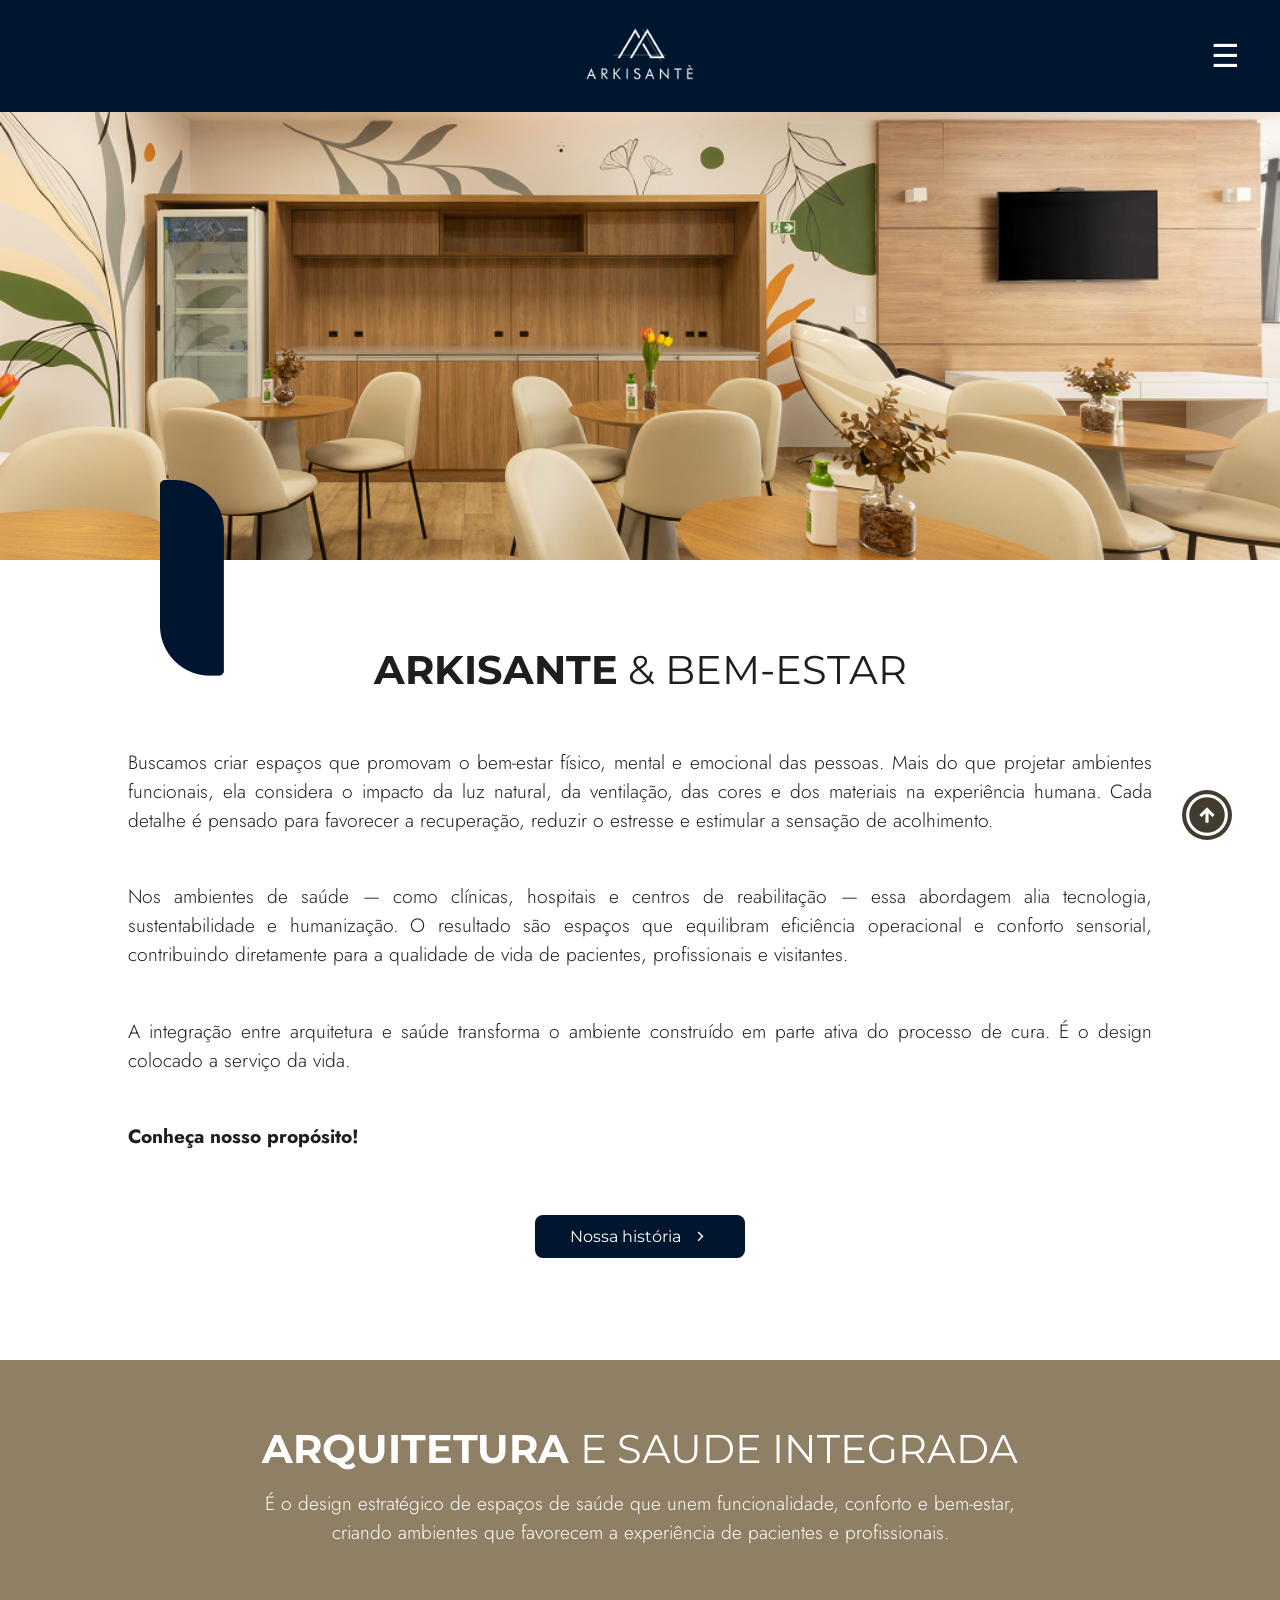
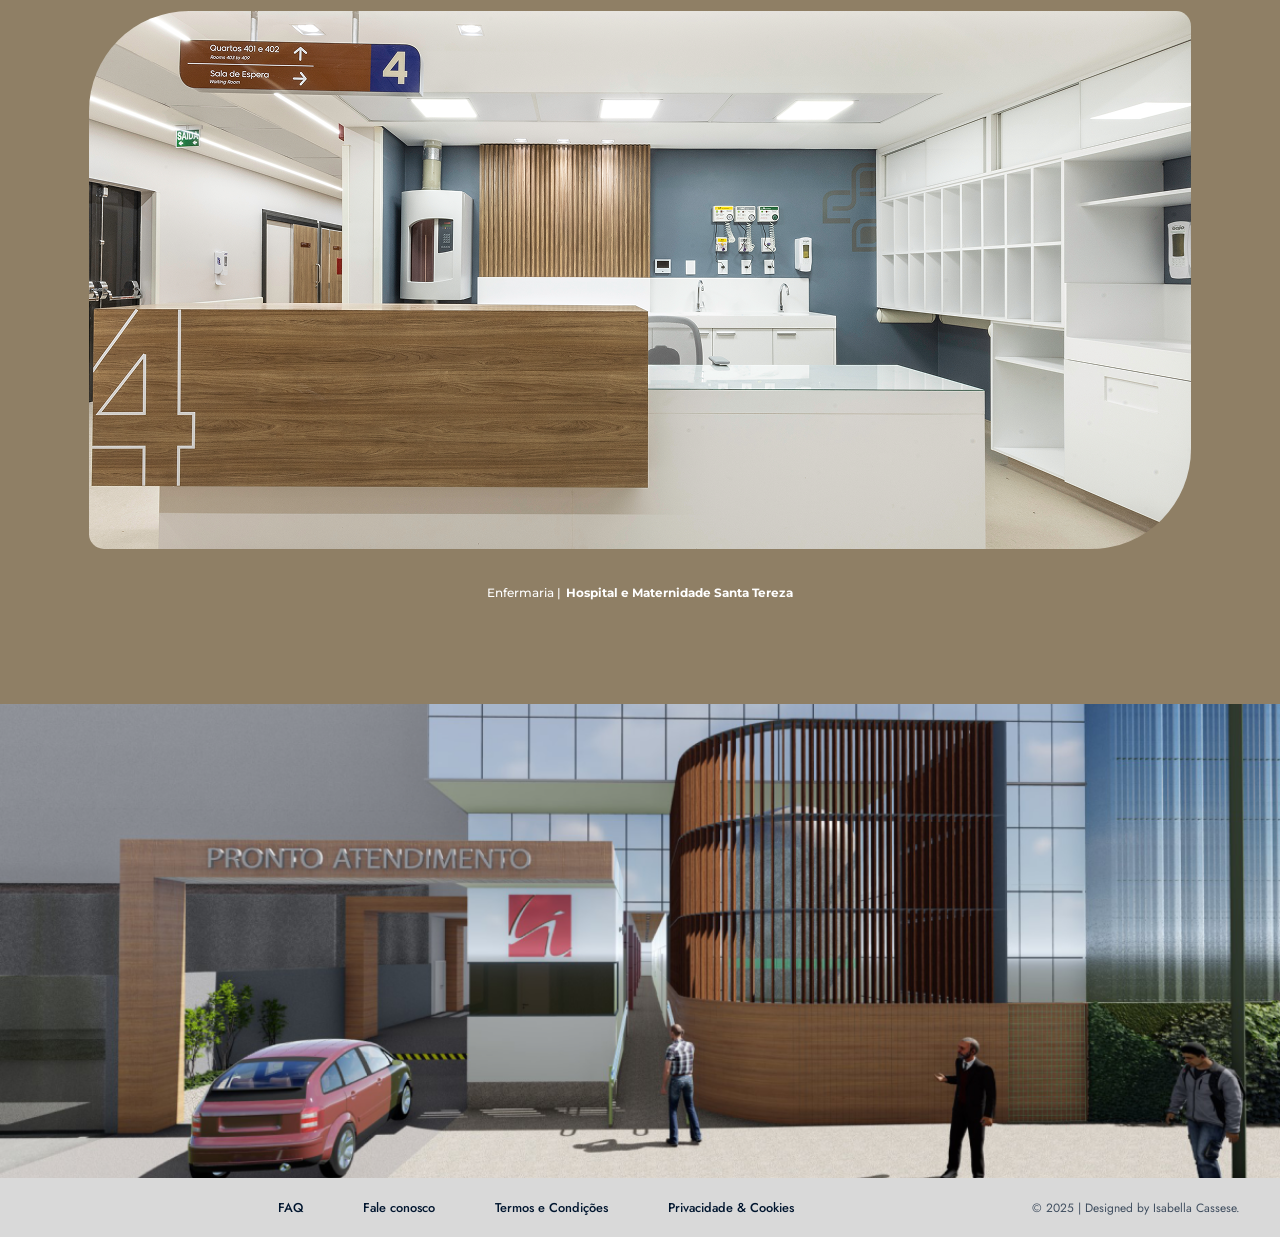
==== commit c0db0c89: "html errors fixed" ====
--- a/index.html
+++ b/index.html
@@ -35,8 +35,7 @@
         <link href="https://fonts.googleapis.com/css2?family=Material+Symbols+Outlined" rel="stylesheet">
 
         <!-- Fontes Playfair + Montserrat -->
-        <link href="https://fonts.googleapis.com/css2?family=Playfair+Display:ital,wght@0,400..900;1,400..900&
-        family=Montserrat:wght@100..900&display=swap" rel="stylesheet">
+        <link href="https://fonts.googleapis.com/css2?family=Playfair+Display:ital,wght@0,400..900;1,400..900&family=Montserrat:wght@100..900&display=swap" rel="stylesheet">
     </head>
 
     <body> 
@@ -50,7 +49,7 @@
                     <!-- checkbox to control the menu -->
                     <input type="checkbox" id="menu-toggle" class="menu-toggle">
                     <!-- Menu btn -->
-                    <label for="menu-toggle" class="hamburger" aria-label="Open menu">
+                    <label for="menu-toggle" class="hamburger">
                         &#9776; 
                     </label>
                     <!-- Menu options -->
@@ -60,7 +59,7 @@
                             <span class="navMenu-title">Menu</span>
 
                             <!-- btn to close menu -->
-                            <label for="menu-toggle" class="closeMenu" aria-label="Fechar menu">
+                            <label for="menu-toggle" class="closeMenu">
                                 ✕
                             </label>
                         </div>
@@ -116,7 +115,7 @@
 
                 <aside class="aside-content">
                     <div class="aside-title">
-                        <h1><b>ARQUITETURA </b>E SAUDE INTEGRADA</h1>
+                        <h3><b>ARQUITETURA </b>E SAUDE INTEGRADA</h3>
                     </div>
                     <div class="aside-text">
                         <p>É o design estratégico de espaços de saúde que unem funcionalidade, conforto e bem-estar, 
@@ -152,7 +151,7 @@
                 <div class="footer-container">
                     <nav class="footer-nav" aria-label="Secondary navigation">
                         <ul>
-                            <li><a href="#">FAQ</a></li>
+                            <li><a href="./faq.html">FAQ</a></li>
                             <li><a href="#">Fale conosco</a></li>
                             <li><a href="#">Termos e Condições</a></li>
                             <li><a href="#">Privacidade & Cookies</a></li>
--- a/styles.css
+++ b/styles.css
@@ -3,6 +3,29 @@
     margin: 0px;
     padding: 0px;
 }
+
+@keyframes fadeIn {
+    from { opacity: 0; transform: translateY(-5px); }
+    to { opacity: 1; transform: translateY(0); }
+}
+@keyframes organic-breathe {
+    0% {
+        border-radius: 100px 15px 100px 15px;
+        transform: scale(1);
+        box-shadow: 0 0 0 rgba(0,0,0,0);
+    }
+    50% {
+        border-radius: 30px 90px 30px 90px;
+        transform: scale(1.02);
+        box-shadow: 0 10px 20px rgba(0,0,0,0.1);
+    }
+    100% {
+        border-radius: 100px 15px 100px 15px;
+        transform: scale(1);
+        box-shadow: 0 0 0 rgba(0,0,0,0);
+    }
+}
+
 
 :root{
     --textColorDark:#1E1E1E; 
@@ -241,7 +264,7 @@
     padding-bottom: 4rem;
 }
 
-.aside-title h1{
+.aside-title h3{
     font-family: var(--titleFamily);
     font-size: var(--titleSize);
     color: var(--textColorClear);
@@ -267,6 +290,28 @@
     display: flex; 
     border-radius: 100px 15px 100px 15px;
 }
+
+.aside-img img {
+    border-radius: 100px 15px 100px 15px;
+    transition: all 0.6s ease-in-out; 
+    will-change: border-radius, transform; 
+}
+
+.projeto-figure:hover img {
+    animation: organic-breathe 4s infinite ease-in-out;
+    
+    filter: brightness(1.05);
+}
+
+.projeto-figure figcaption {
+    transition: transform 0.4s ease;
+}
+
+.projeto-figure:hover figcaption {
+    transform: translateY(-5px);
+}
+
+
 
 figcaption {
     font-family: var(--titleFamily);
@@ -888,7 +933,7 @@
 
     
 /* Gallery Page */
-.gallery-main {
+.gallery-section {
     width: 100%;
     display: block;
     padding-bottom: 4rem;
@@ -1291,7 +1336,7 @@
     justify-content: center;
     align-items: center;
     text-align: center;
-    min-height: 85vh; /* Garante altura mínima para não ficar espremido */
+    min-height: 85vh; 
     padding: 40px 20px;
 }
 
@@ -1299,17 +1344,15 @@
     max-width: 600px;
 }
 
-/* O número gigante 404 */
 .error-code {
     font-family: var(--titleFamily);
-    font-size: 8rem; /* Tamanho bem grande */
+    font-size: 8rem;
     font-weight: 700;
     margin: 0;
     line-height: 1;
-    color: #333; /* Ajuste para a cor principal do seu tema */
-}
-
-/* O subtítulo "Espaço não projetado" */
+    color: #333;
+}
+
 .error-msg {
     font-family: var(--textFamily);
     font-size: 1.5rem;
@@ -1330,24 +1373,107 @@
     line-height: 1.6;
 }
 
-/* Botão de voltar */
 .btn-back {
     display: inline-flex;
     align-items: center;
     justify-content: center;
     gap: 10px;
     padding: 12px 30px;
-    background-color: #333; /* Cor do botão */
+    background-color: #333; 
     color: #fff;
     text-decoration: none;
     font-family: 'Montserrat', sans-serif;
     font-weight: 500;
-    border-radius: 4px; /* Ou 0px se seu design for quadrado */
+    border-radius: 4px; 
     transition: background-color 0.3s ease;
 }
 
 .btn-back:hover {
-    background-color: #555; /* Cor ao passar o mouse */
+    background-color: #555; 
+}
+
+.faq-section {
+    max-width: 900px; 
+    margin: 0 auto;
+    padding: 60px 20px;
+    min-height: 85vh; 
+
+}
+
+.faq-header {
+    text-align: center;
+    margin: 5rem 0 3rem 0;
+}
+
+.faq-header h1 {
+    font-family: var(--titleFamily);
+    font-size: 2.5rem;
+    color: #333; 
+    margin-bottom: 15px;
+}
+
+.faq-header p {
+    font-family: var(--textFamily);
+    color: #373737;
+    font-size: 1.1rem;
+}
+
+.faq-container {
+    display: flex;
+    flex-direction: column;
+    gap: 15px;
+
+}
+
+.faq-item {
+    background-color: #fff;
+    border-bottom: 1px solid #e0e0e0;
+    transition: all 0.3s ease;
+}
+
+.faq-item:last-child {
+    border-bottom: none;
+}
+
+.faq-question {
+    font-family: 'Montserrat', sans-serif;
+    font-weight: 600;
+    font-size: 1rem;
+    color: #333;
+    padding: 20px 10px;
+    cursor: pointer;
+    list-style: none; 
+    display: flex;
+    justify-content: space-between;
+    align-items: center;
+}
+
+.faq-question::-webkit-details-marker {
+    display: none;
+}
+
+.faq-answer {
+    font-family: 'Montserrat', sans-serif;
+    font-weight: 400;
+    color: #555;
+    line-height: 1.6;
+    padding: 0 10px 20px 10px;
+    font-size: 0.95rem;
+    animation: fadeIn 0.5s ease-in-out;
+}
+
+.faq-icon {
+    transition: transform 0.3s ease;
+    color: #888;
+}
+
+.faq-item[open] .faq-icon {
+    transform: rotate(180deg);
+    color: #333;
+}
+
+.faq-question:hover {
+    background-color: #f9f9f9;
 }
 
 
@@ -1891,5 +2017,12 @@
         font-size: 1.2rem;
     }
 
+    /* FAQ */
+    .faq-header h1 {
+        font-size: 2rem;
+    }
+    .faq-question {
+        font-size: 1rem;
+    }
    
 }
